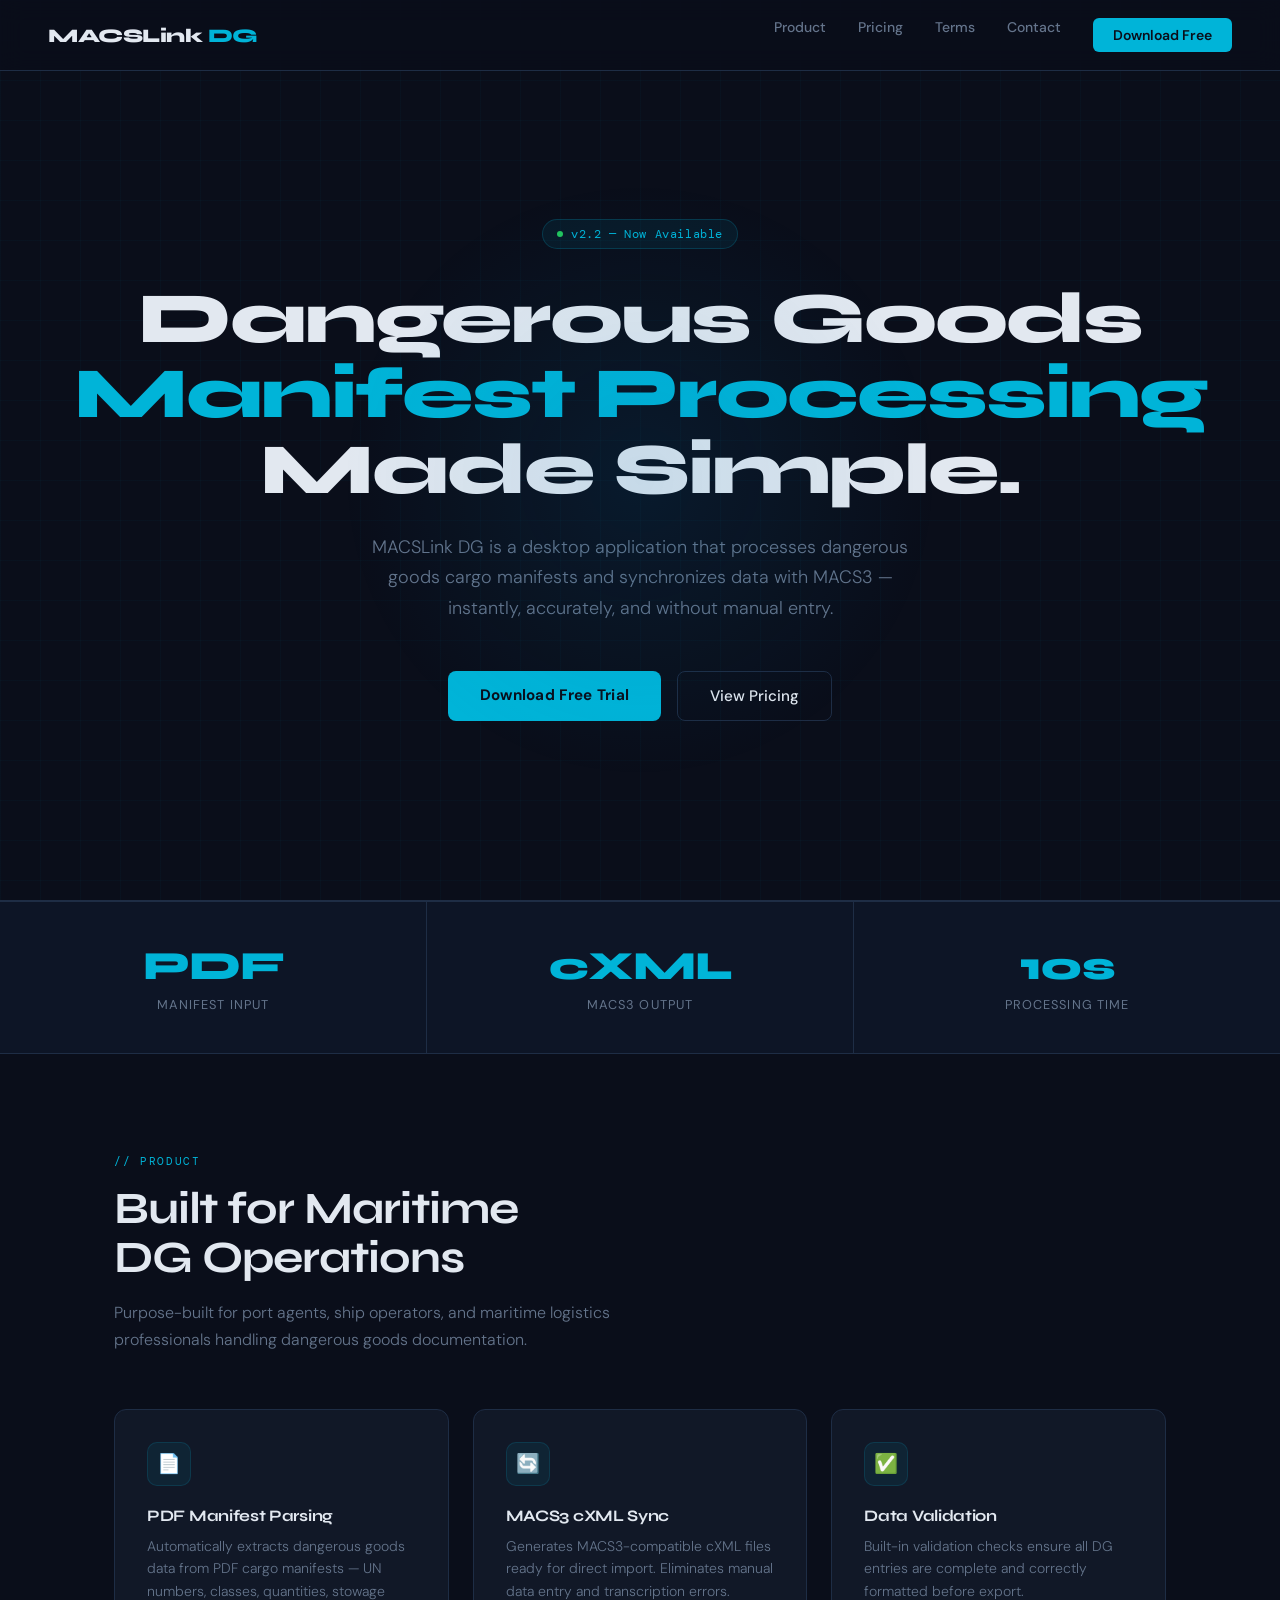
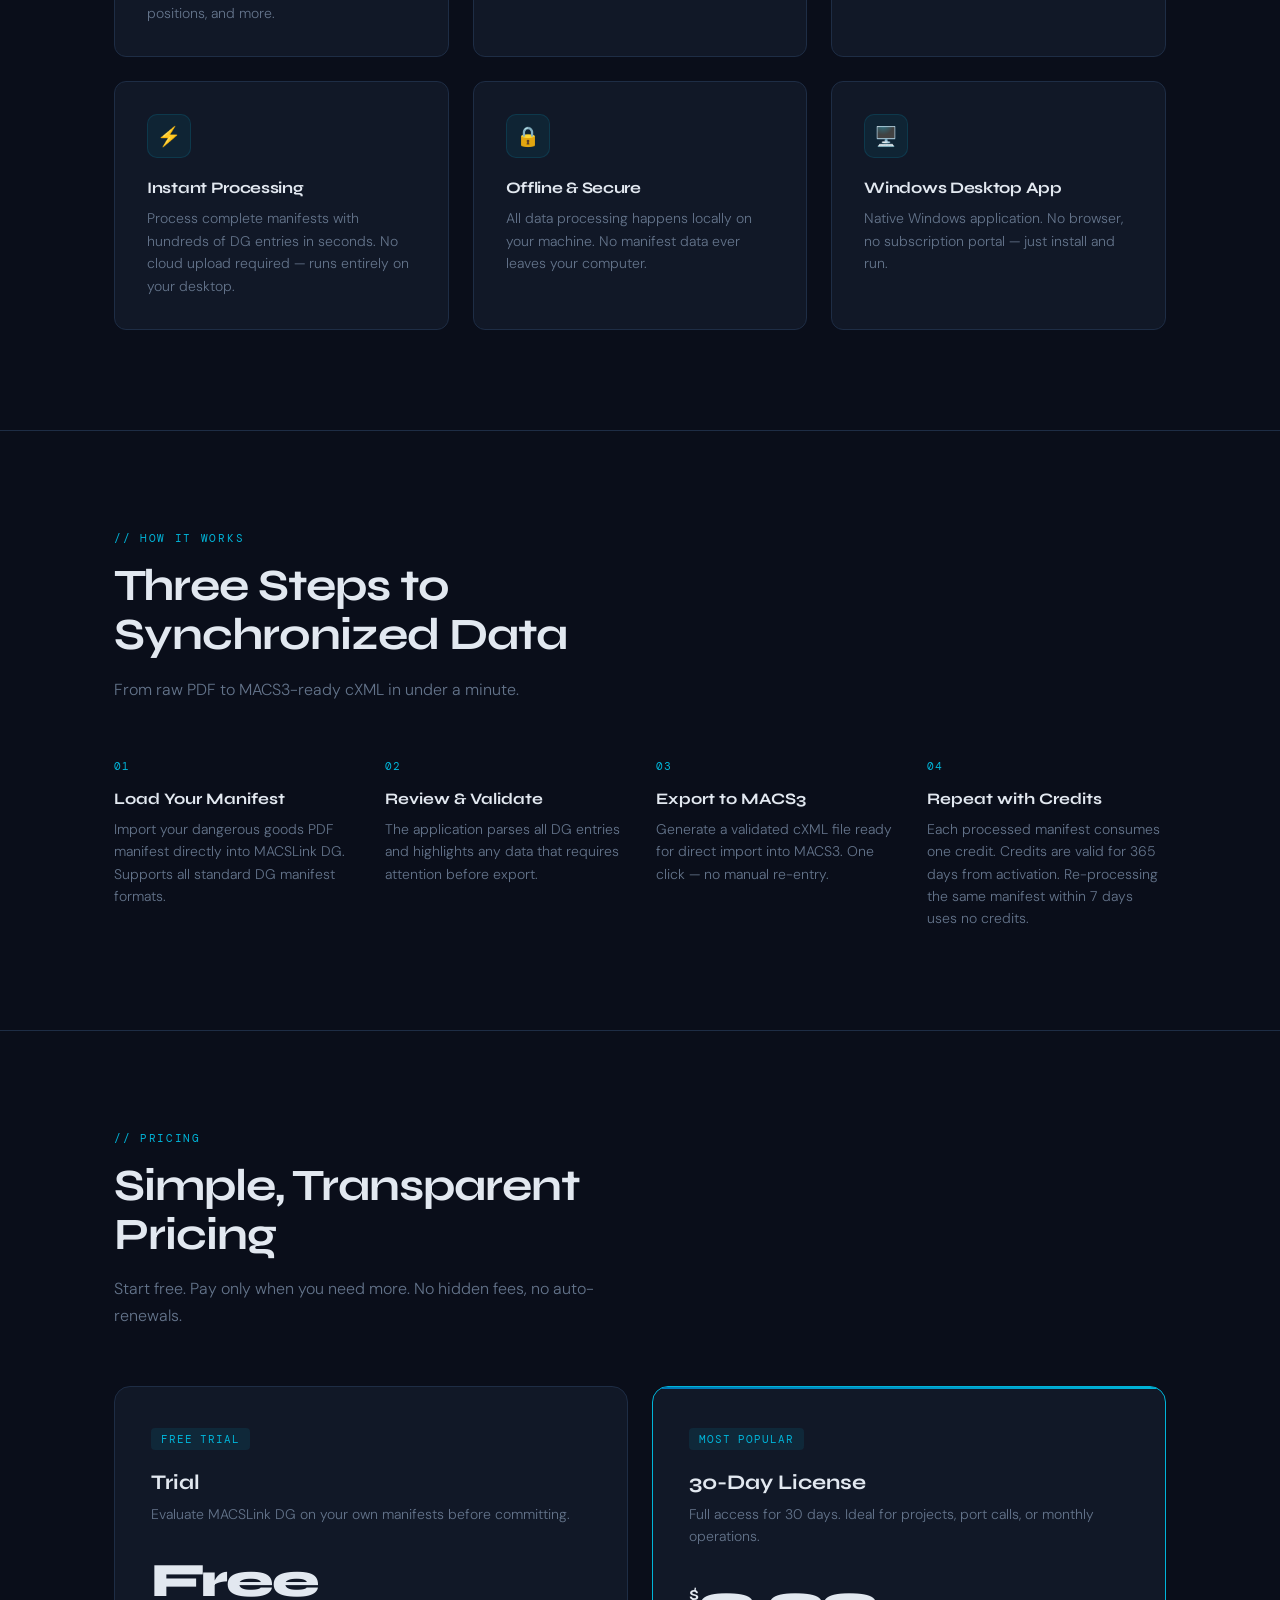
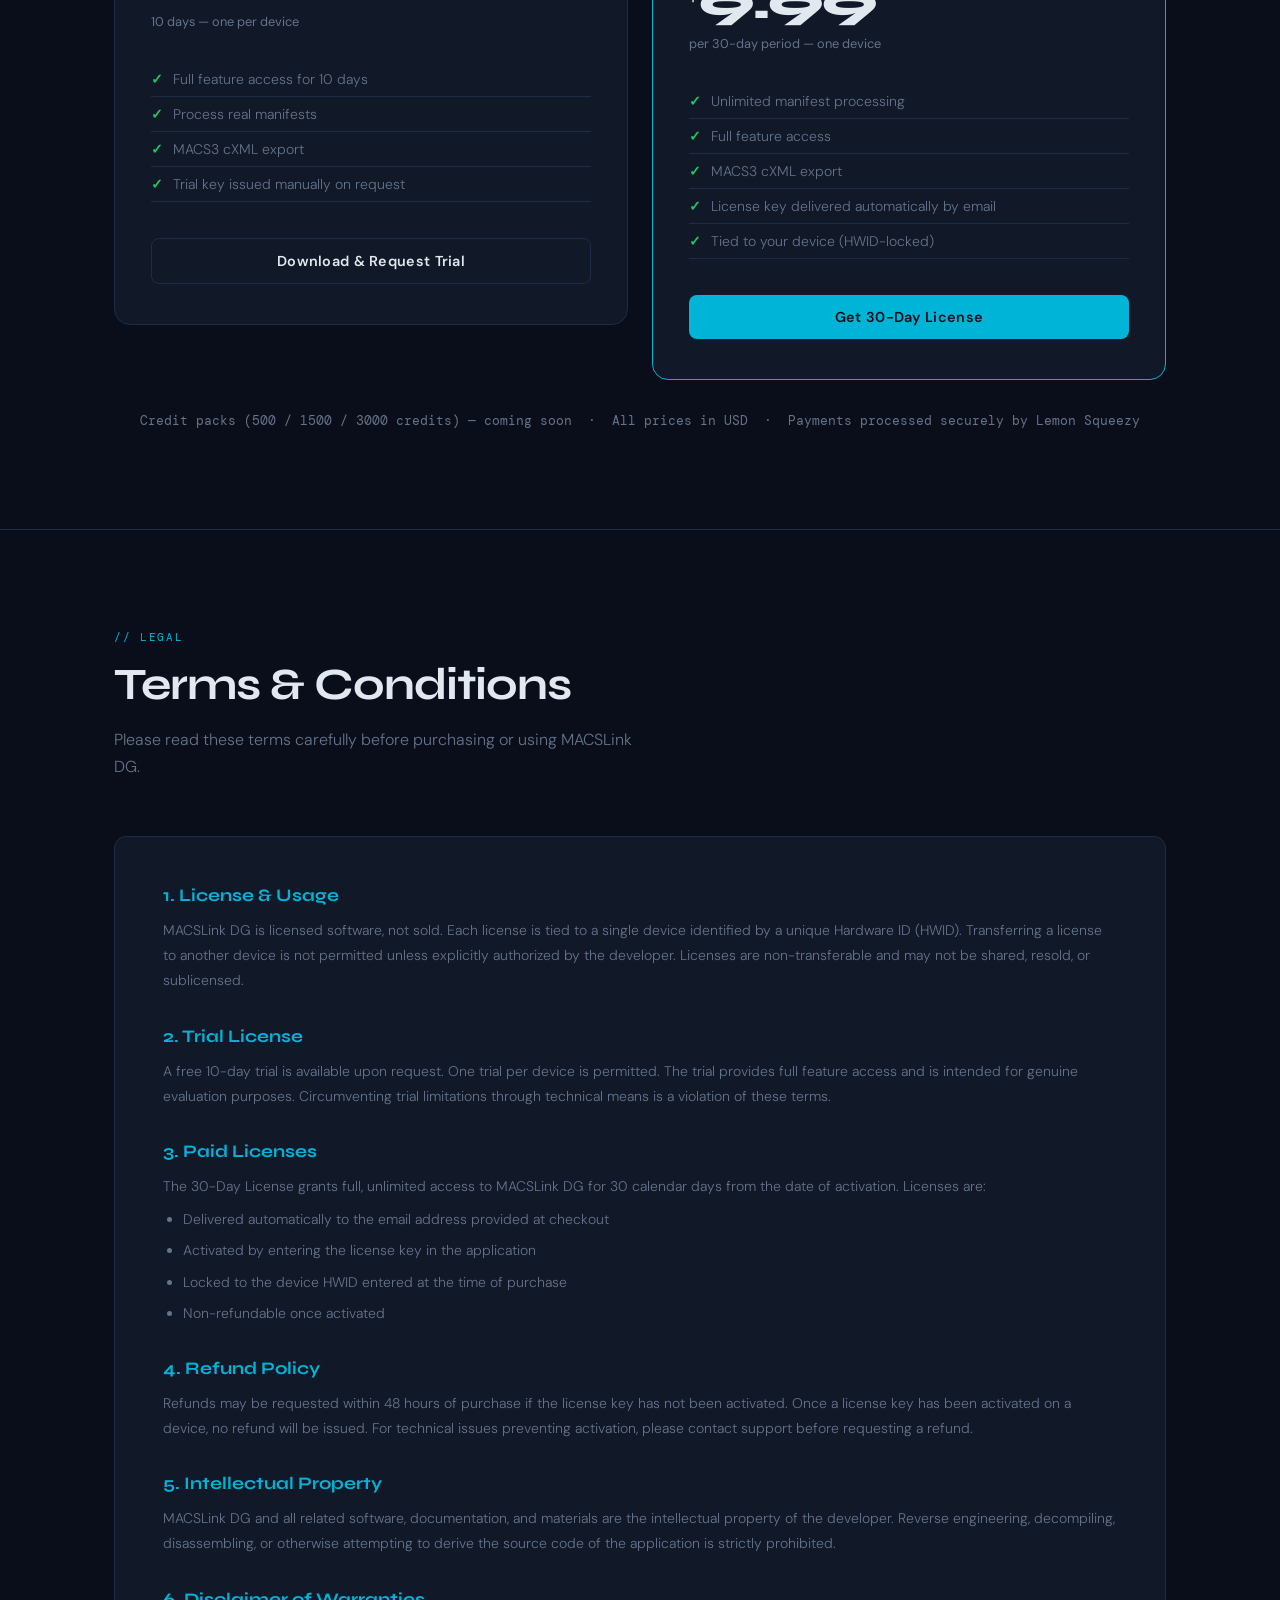
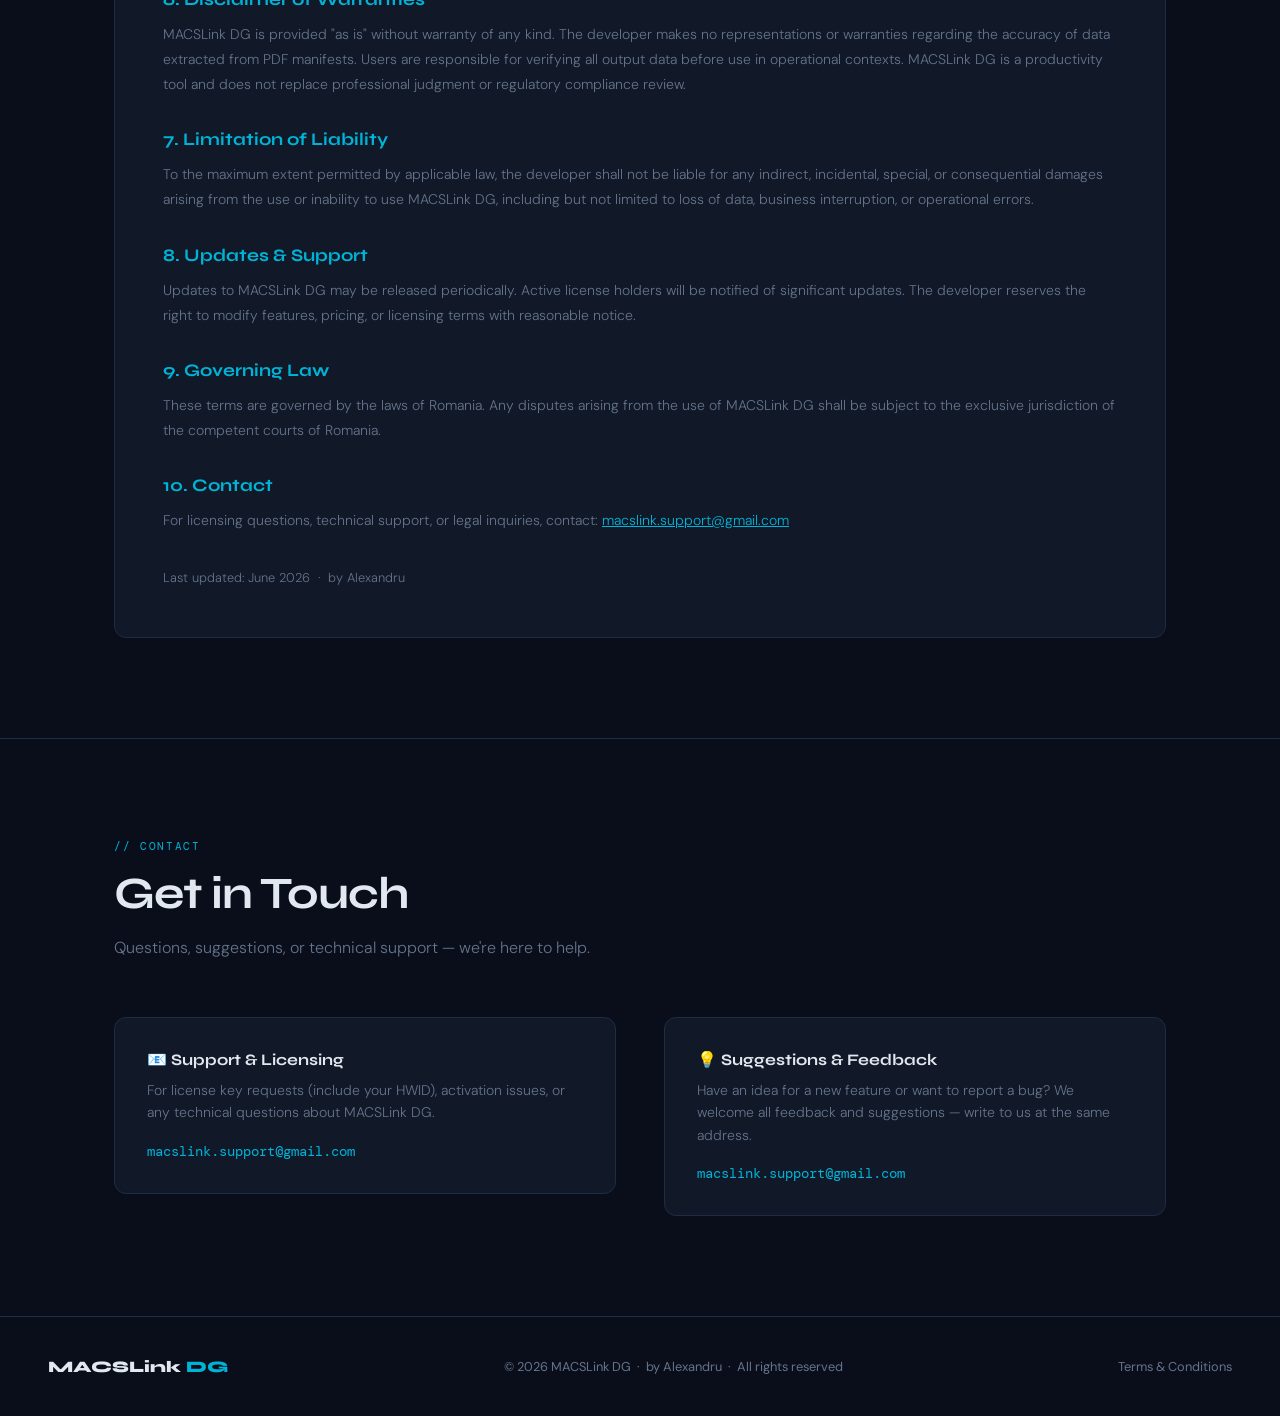
==== index.html @ 78b09066 "Add files via upload" ====
<!DOCTYPE html>
<html lang="en">
<head>
<meta charset="UTF-8">
<meta name="viewport" content="width=device-width, initial-scale=1.0">
<title>MACSLink DG — Dangerous Goods Manifest Processing</title>
<link href="https://fonts.googleapis.com/css2?family=Syne:wght@400;600;700;800&family=DM+Mono:wght@300;400;500&family=DM+Sans:wght@300;400;500&display=swap" rel="stylesheet">
<style>
  :root {
    --navy: #0a0e1a;
    --deep: #0d1526;
    --panel: #111827;
    --border: #1e2d45;
    --accent: #00b4d8;
    --accent2: #0077b6;
    --green: #22c55e;
    --text: #e2e8f0;
    --muted: #64748b;
    --warning: #f59e0b;
  }

  * { margin: 0; padding: 0; box-sizing: border-box; }

  html { scroll-behavior: smooth; }

  body {
    font-family: 'DM Sans', sans-serif;
    background: var(--navy);
    color: var(--text);
    overflow-x: hidden;
  }

  /* ── GRID BACKGROUND ── */
  body::before {
    content: '';
    position: fixed;
    inset: 0;
    background-image:
      linear-gradient(rgba(0,180,216,0.03) 1px, transparent 1px),
      linear-gradient(90deg, rgba(0,180,216,0.03) 1px, transparent 1px);
    background-size: 40px 40px;
    pointer-events: none;
    z-index: 0;
  }

  /* ── NAV ── */
  nav {
    position: fixed;
    top: 0; left: 0; right: 0;
    z-index: 100;
    display: flex;
    align-items: center;
    justify-content: space-between;
    padding: 18px 48px;
    background: rgba(10,14,26,0.85);
    backdrop-filter: blur(12px);
    border-bottom: 1px solid var(--border);
  }

  .nav-logo {
    font-family: 'Syne', sans-serif;
    font-weight: 800;
    font-size: 1.2rem;
    letter-spacing: -0.5px;
  }

  .nav-logo span { color: var(--accent); }

  nav a {
    color: var(--muted);
    text-decoration: none;
    font-size: 0.875rem;
    font-weight: 500;
    transition: color 0.2s;
  }

  nav a:hover { color: var(--text); }

  .nav-links { display: flex; gap: 32px; }

  .nav-cta {
    background: var(--accent);
    color: var(--navy) !important;
    padding: 8px 20px;
    border-radius: 6px;
    font-weight: 600 !important;
  }

  .nav-cta:hover { background: #00c8f0 !important; color: var(--navy) !important; }

  /* ── HERO ── */
  .hero {
    position: relative;
    min-height: 100vh;
    display: flex;
    align-items: center;
    justify-content: center;
    text-align: center;
    padding: 120px 24px 80px;
    z-index: 1;
  }

  .hero::after {
    content: '';
    position: absolute;
    top: 20%;
    left: 50%;
    transform: translateX(-50%);
    width: 600px;
    height: 600px;
    background: radial-gradient(ellipse, rgba(0,119,182,0.12) 0%, transparent 70%);
    pointer-events: none;
  }

  .hero-badge {
    display: inline-flex;
    align-items: center;
    gap: 8px;
    background: rgba(0,180,216,0.08);
    border: 1px solid rgba(0,180,216,0.2);
    color: var(--accent);
    font-family: 'DM Mono', monospace;
    font-size: 0.75rem;
    padding: 6px 14px;
    border-radius: 100px;
    margin-bottom: 32px;
    letter-spacing: 0.05em;
    animation: fadeUp 0.6s ease both;
  }

  .hero-badge::before {
    content: '';
    width: 6px; height: 6px;
    background: var(--green);
    border-radius: 50%;
    animation: pulse 2s infinite;
  }

  @keyframes pulse {
    0%, 100% { opacity: 1; }
    50% { opacity: 0.3; }
  }

  h1 {
    font-family: 'Syne', sans-serif;
    font-size: clamp(2.5rem, 6vw, 4.5rem);
    font-weight: 800;
    line-height: 1.05;
    letter-spacing: -2px;
    margin-bottom: 24px;
    animation: fadeUp 0.6s 0.1s ease both;
  }

  h1 .accent { color: var(--accent); }
  h1 .block { display: block; }

  .hero-sub {
    font-size: 1.125rem;
    color: var(--muted);
    max-width: 540px;
    margin: 0 auto 48px;
    line-height: 1.7;
    font-weight: 300;
    animation: fadeUp 0.6s 0.2s ease both;
  }

  .hero-actions {
    display: flex;
    gap: 16px;
    justify-content: center;
    flex-wrap: wrap;
    animation: fadeUp 0.6s 0.3s ease both;
  }

  .btn-primary {
    background: var(--accent);
    color: var(--navy);
    padding: 14px 32px;
    border-radius: 8px;
    font-weight: 700;
    font-size: 0.95rem;
    text-decoration: none;
    transition: all 0.2s;
    letter-spacing: 0.02em;
  }

  .btn-primary:hover {
    background: #00c8f0;
    transform: translateY(-1px);
    box-shadow: 0 8px 24px rgba(0,180,216,0.25);
  }

  .btn-secondary {
    background: transparent;
    color: var(--text);
    padding: 14px 32px;
    border-radius: 8px;
    font-weight: 500;
    font-size: 0.95rem;
    text-decoration: none;
    border: 1px solid var(--border);
    transition: all 0.2s;
  }

  .btn-secondary:hover {
    border-color: var(--accent);
    color: var(--accent);
  }

  @keyframes fadeUp {
    from { opacity: 0; transform: translateY(20px); }
    to { opacity: 1; transform: translateY(0); }
  }

  /* ── STATS ── */
  .stats {
    position: relative;
    z-index: 1;
    display: grid;
    grid-template-columns: repeat(3, 1fr);
    gap: 1px;
    background: var(--border);
    border-top: 1px solid var(--border);
    border-bottom: 1px solid var(--border);
  }

  .stat {
    background: var(--deep);
    padding: 40px 32px;
    text-align: center;
  }

  .stat-num {
    font-family: 'Syne', sans-serif;
    font-size: 2.5rem;
    font-weight: 800;
    color: var(--accent);
    letter-spacing: -1px;
  }

  .stat-label {
    font-size: 0.8rem;
    color: var(--muted);
    margin-top: 6px;
    letter-spacing: 0.08em;
    text-transform: uppercase;
  }

  /* ── SECTIONS ── */
  section {
    position: relative;
    z-index: 1;
    padding: 100px 24px;
    max-width: 1100px;
    margin: 0 auto;
  }

  .section-tag {
    font-family: 'DM Mono', monospace;
    font-size: 0.7rem;
    color: var(--accent);
    letter-spacing: 0.15em;
    text-transform: uppercase;
    margin-bottom: 16px;
  }

  h2 {
    font-family: 'Syne', sans-serif;
    font-size: clamp(1.8rem, 4vw, 2.8rem);
    font-weight: 700;
    letter-spacing: -1px;
    margin-bottom: 16px;
    line-height: 1.1;
  }

  .section-desc {
    color: var(--muted);
    font-size: 1rem;
    line-height: 1.7;
    max-width: 540px;
    margin-bottom: 56px;
    font-weight: 300;
  }

  /* ── FEATURES ── */
  .features-grid {
    display: grid;
    grid-template-columns: repeat(auto-fit, minmax(300px, 1fr));
    gap: 24px;
  }

  .feature-card {
    background: var(--panel);
    border: 1px solid var(--border);
    border-radius: 12px;
    padding: 32px;
    transition: border-color 0.2s, transform 0.2s;
  }

  .feature-card:hover {
    border-color: rgba(0,180,216,0.3);
    transform: translateY(-2px);
  }

  .feature-icon {
    width: 44px; height: 44px;
    background: rgba(0,180,216,0.08);
    border: 1px solid rgba(0,180,216,0.15);
    border-radius: 10px;
    display: flex;
    align-items: center;
    justify-content: center;
    font-size: 1.2rem;
    margin-bottom: 20px;
  }

  .feature-card h3 {
    font-family: 'Syne', sans-serif;
    font-size: 1rem;
    font-weight: 700;
    margin-bottom: 10px;
    letter-spacing: -0.3px;
  }

  .feature-card p {
    color: var(--muted);
    font-size: 0.875rem;
    line-height: 1.6;
    font-weight: 300;
  }

  /* ── HOW IT WORKS ── */
  .steps {
    display: grid;
    grid-template-columns: repeat(auto-fit, minmax(220px, 1fr));
    gap: 32px;
    counter-reset: steps;
  }

  .step {
    counter-increment: steps;
  }

  .step::before {
    content: "0" counter(steps);
    font-family: 'DM Mono', monospace;
    font-size: 0.7rem;
    color: var(--accent);
    letter-spacing: 0.1em;
    display: block;
    margin-bottom: 16px;
  }

  .step h3 {
    font-family: 'Syne', sans-serif;
    font-weight: 700;
    font-size: 1rem;
    margin-bottom: 10px;
  }

  .step p {
    color: var(--muted);
    font-size: 0.875rem;
    line-height: 1.6;
    font-weight: 300;
  }

  /* ── PRICING ── */
  #pricing { max-width: 1100px; }

  .pricing-grid {
    display: grid;
    grid-template-columns: repeat(auto-fit, minmax(300px, 1fr));
    gap: 24px;
    align-items: start;
  }

  .price-card {
    background: var(--panel);
    border: 1px solid var(--border);
    border-radius: 16px;
    padding: 40px 36px;
    transition: border-color 0.2s;
  }

  .price-card.featured {
    border-color: var(--accent);
    position: relative;
    overflow: hidden;
  }

  .price-card.featured::before {
    content: '';
    position: absolute;
    top: 0; left: 0; right: 0;
    height: 2px;
    background: linear-gradient(90deg, var(--accent2), var(--accent));
  }

  .price-tag {
    display: inline-block;
    background: rgba(0,180,216,0.1);
    color: var(--accent);
    font-family: 'DM Mono', monospace;
    font-size: 0.7rem;
    padding: 4px 10px;
    border-radius: 4px;
    margin-bottom: 20px;
    letter-spacing: 0.08em;
  }

  .price-card h3 {
    font-family: 'Syne', sans-serif;
    font-size: 1.3rem;
    font-weight: 700;
    margin-bottom: 8px;
  }

  .price-amount {
    font-family: 'Syne', sans-serif;
    font-size: 3rem;
    font-weight: 800;
    letter-spacing: -2px;
    line-height: 1;
    margin: 24px 0 8px;
  }

  .price-amount sup {
    font-size: 1.2rem;
    font-weight: 600;
    vertical-align: super;
    letter-spacing: 0;
  }

  .price-period {
    color: var(--muted);
    font-size: 0.8rem;
    margin-bottom: 32px;
  }

  .price-desc {
    color: var(--muted);
    font-size: 0.875rem;
    line-height: 1.6;
    margin-bottom: 32px;
    font-weight: 300;
  }

  .price-features {
    list-style: none;
    margin-bottom: 36px;
  }

  .price-features li {
    font-size: 0.875rem;
    color: var(--muted);
    padding: 8px 0;
    border-bottom: 1px solid var(--border);
    display: flex;
    align-items: center;
    gap: 10px;
    font-weight: 300;
  }

  .price-features li::before {
    content: '✓';
    color: var(--green);
    font-weight: 700;
    flex-shrink: 0;
  }

  .btn-plan {
    display: block;
    text-align: center;
    padding: 13px 24px;
    border-radius: 8px;
    font-weight: 600;
    font-size: 0.9rem;
    text-decoration: none;
    transition: all 0.2s;
    letter-spacing: 0.02em;
  }

  .btn-plan-primary {
    background: var(--accent);
    color: var(--navy);
  }

  .btn-plan-primary:hover {
    background: #00c8f0;
    transform: translateY(-1px);
    box-shadow: 0 6px 20px rgba(0,180,216,0.2);
  }

  .btn-plan-secondary {
    background: transparent;
    color: var(--text);
    border: 1px solid var(--border);
  }

  .btn-plan-secondary:hover {
    border-color: var(--accent);
    color: var(--accent);
  }

  .pricing-note {
    text-align: center;
    margin-top: 32px;
    color: var(--muted);
    font-size: 0.8rem;
    font-family: 'DM Mono', monospace;
  }

  /* ── TERMS ── */
  .terms-box {
    background: var(--panel);
    border: 1px solid var(--border);
    border-radius: 12px;
    padding: 48px;
  }

  .terms-box h3 {
    font-family: 'Syne', sans-serif;
    font-size: 1.1rem;
    font-weight: 700;
    margin: 32px 0 12px;
    color: var(--accent);
  }

  .terms-box h3:first-child { margin-top: 0; }

  .terms-box p, .terms-box li {
    color: var(--muted);
    font-size: 0.875rem;
    line-height: 1.8;
    font-weight: 300;
  }

  .terms-box ul {
    padding-left: 20px;
    margin-top: 8px;
  }

  .terms-box li { margin-bottom: 6px; }

  /* ── CONTACT ── */
  .contact-grid {
    display: grid;
    grid-template-columns: 1fr 1fr;
    gap: 48px;
    align-items: start;
  }

  .contact-item {
    background: var(--panel);
    border: 1px solid var(--border);
    border-radius: 12px;
    padding: 32px;
  }

  .contact-item h3 {
    font-family: 'Syne', sans-serif;
    font-weight: 700;
    margin-bottom: 10px;
    font-size: 1rem;
  }

  .contact-item p {
    color: var(--muted);
    font-size: 0.875rem;
    line-height: 1.6;
    font-weight: 300;
    margin-bottom: 16px;
  }

  .contact-item a {
    color: var(--accent);
    text-decoration: none;
    font-family: 'DM Mono', monospace;
    font-size: 0.875rem;
  }

  /* ── FOOTER ── */
  footer {
    position: relative;
    z-index: 1;
    border-top: 1px solid var(--border);
    padding: 40px 48px;
    display: flex;
    align-items: center;
    justify-content: space-between;
    flex-wrap: wrap;
    gap: 16px;
  }

  .footer-logo {
    font-family: 'Syne', sans-serif;
    font-weight: 800;
    font-size: 1rem;
  }

  .footer-logo span { color: var(--accent); }

  footer p {
    color: var(--muted);
    font-size: 0.8rem;
  }

  .divider {
    width: 100%;
    height: 1px;
    background: var(--border);
    position: relative;
    z-index: 1;
  }

  @media (max-width: 768px) {
    nav { padding: 16px 24px; }
    .nav-links { display: none; }
    .stats { grid-template-columns: 1fr; }
    .contact-grid { grid-template-columns: 1fr; }
    .terms-box { padding: 28px; }
    footer { padding: 32px 24px; }
  }
</style>
</head>
<body>

<!-- NAV -->
<nav>
  <div class="nav-logo">MACSLink <span>DG</span></div>
  <div class="nav-links">
    <a href="#product">Product</a>
    <a href="#pricing">Pricing</a>
    <a href="#terms">Terms</a>
    <a href="#contact">Contact</a>
    <a href="https://macslink.lemonsqueezy.com" class="nav-cta">Download Free</a>
  </div>
</nav>

<!-- HERO -->
<div class="hero">
  <div>
    <div class="hero-badge">v2.2 — Now Available</div>
    <h1>
      <span class="block">Dangerous Goods</span>
      <span class="block accent">Manifest Processing</span>
      <span class="block">Made Simple.</span>
    </h1>
    <p class="hero-sub">
      MACSLink DG is a desktop application that processes dangerous goods cargo manifests and synchronizes data with MACS3 — instantly, accurately, and without manual entry.
    </p>
    <div class="hero-actions">
      <a href="https://macslink.lemonsqueezy.com" class="btn-primary">Download Free Trial</a>
      <a href="#pricing" class="btn-secondary">View Pricing</a>
    </div>
  </div>
</div>

<div class="divider"></div>

<!-- STATS -->
<div class="stats">
  <div class="stat">
    <div class="stat-num">PDF</div>
    <div class="stat-label">Manifest Input</div>
  </div>
  <div class="stat">
    <div class="stat-num">cXML</div>
    <div class="stat-label">MACS3 Output</div>
  </div>
  <div class="stat">
    <div class="stat-num">10s</div>
    <div class="stat-label">Processing Time</div>
  </div>
</div>

<!-- PRODUCT -->
<section id="product">
  <div class="section-tag">// Product</div>
  <h2>Built for Maritime<br>DG Operations</h2>
  <p class="section-desc">
    Purpose-built for port agents, ship operators, and maritime logistics professionals handling dangerous goods documentation.
  </p>
  <div class="features-grid">
    <div class="feature-card">
      <div class="feature-icon">📄</div>
      <h3>PDF Manifest Parsing</h3>
      <p>Automatically extracts dangerous goods data from PDF cargo manifests — UN numbers, classes, quantities, stowage positions, and more.</p>
    </div>
    <div class="feature-card">
      <div class="feature-icon">🔄</div>
      <h3>MACS3 cXML Sync</h3>
      <p>Generates MACS3-compatible cXML files ready for direct import. Eliminates manual data entry and transcription errors.</p>
    </div>
    <div class="feature-card">
      <div class="feature-icon">✅</div>
      <h3>Data Validation</h3>
      <p>Built-in validation checks ensure all DG entries are complete and correctly formatted before export.</p>
    </div>
    <div class="feature-card">
      <div class="feature-icon">⚡</div>
      <h3>Instant Processing</h3>
      <p>Process complete manifests with hundreds of DG entries in seconds. No cloud upload required — runs entirely on your desktop.</p>
    </div>
    <div class="feature-card">
      <div class="feature-icon">🔒</div>
      <h3>Offline & Secure</h3>
      <p>All data processing happens locally on your machine. No manifest data ever leaves your computer.</p>
    </div>
    <div class="feature-card">
      <div class="feature-icon">🖥️</div>
      <h3>Windows Desktop App</h3>
      <p>Native Windows application. No browser, no subscription portal — just install and run.</p>
    </div>
  </div>
</section>

<div class="divider"></div>

<!-- HOW IT WORKS -->
<section>
  <div class="section-tag">// How It Works</div>
  <h2>Three Steps to<br>Synchronized Data</h2>
  <p class="section-desc">From raw PDF to MACS3-ready cXML in under a minute.</p>
  <div class="steps">
    <div class="step">
      <h3>Load Your Manifest</h3>
      <p>Import your dangerous goods PDF manifest directly into MACSLink DG. Supports all standard DG manifest formats.</p>
    </div>
    <div class="step">
      <h3>Review & Validate</h3>
      <p>The application parses all DG entries and highlights any data that requires attention before export.</p>
    </div>
    <div class="step">
      <h3>Export to MACS3</h3>
      <p>Generate a validated cXML file ready for direct import into MACS3. One click — no manual re-entry.</p>
    </div>
    <div class="step">
      <h3>Repeat with Credits</h3>
      <p>Each processed manifest consumes one credit. Credits are valid for 365 days from activation. Re-processing the same manifest within 7 days uses no credits.</p>
    </div>
  </div>
</section>

<div class="divider"></div>

<!-- PRICING -->
<section id="pricing">
  <div class="section-tag">// Pricing</div>
  <h2>Simple, Transparent<br>Pricing</h2>
  <p class="section-desc">Start free. Pay only when you need more. No hidden fees, no auto-renewals.</p>

  <div class="pricing-grid">

    <div class="price-card">
      <div class="price-tag">FREE TRIAL</div>
      <h3>Trial</h3>
      <p class="price-desc">Evaluate MACSLink DG on your own manifests before committing.</p>
      <div class="price-amount"><sup></sup>Free</div>
      <p class="price-period">10 days — one per device</p>
      <ul class="price-features">
        <li>Full feature access for 10 days</li>
        <li>Process real manifests</li>
        <li>MACS3 cXML export</li>
        <li>Trial key issued manually on request</li>
      </ul>
      <a href="https://macslink.lemonsqueezy.com" class="btn-plan btn-plan-secondary">Download & Request Trial</a>
    </div>

    <div class="price-card featured">
      <div class="price-tag">MOST POPULAR</div>
      <h3>30-Day License</h3>
      <p class="price-desc">Full access for 30 days. Ideal for projects, port calls, or monthly operations.</p>
      <div class="price-amount"><sup>$</sup>9.99</div>
      <p class="price-period">per 30-day period — one device</p>
      <ul class="price-features">
        <li>Unlimited manifest processing</li>
        <li>Full feature access</li>
        <li>MACS3 cXML export</li>
        <li>License key delivered automatically by email</li>
        <li>Tied to your device (HWID-locked)</li>
      </ul>
      <a href="https://macslink.lemonsqueezy.com/checkout/buy/5a8c26eb-8b01-4d87-bfed-b2181cbcbc68" class="btn-plan btn-plan-primary">Get 30-Day License</a>
    </div>

  </div>

  <p class="pricing-note">
    Credit packs (500 / 1500 / 3000 credits) — coming soon &nbsp;·&nbsp;
    All prices in USD &nbsp;·&nbsp; Payments processed securely by Lemon Squeezy
  </p>
</section>

<div class="divider"></div>

<!-- TERMS -->
<section id="terms">
  <div class="section-tag">// Legal</div>
  <h2>Terms & Conditions</h2>
  <p class="section-desc">Please read these terms carefully before purchasing or using MACSLink DG.</p>

  <div class="terms-box">
    <h3>1. License & Usage</h3>
    <p>MACSLink DG is licensed software, not sold. Each license is tied to a single device identified by a unique Hardware ID (HWID). Transferring a license to another device is not permitted unless explicitly authorized by the developer. Licenses are non-transferable and may not be shared, resold, or sublicensed.</p>

    <h3>2. Trial License</h3>
    <p>A free 10-day trial is available upon request. One trial per device is permitted. The trial provides full feature access and is intended for genuine evaluation purposes. Circumventing trial limitations through technical means is a violation of these terms.</p>

    <h3>3. Paid Licenses</h3>
    <p>The 30-Day License grants full, unlimited access to MACSLink DG for 30 calendar days from the date of activation. Licenses are:</p>
    <ul>
      <li>Delivered automatically to the email address provided at checkout</li>
      <li>Activated by entering the license key in the application</li>
      <li>Locked to the device HWID entered at the time of purchase</li>
      <li>Non-refundable once activated</li>
    </ul>

    <h3>4. Refund Policy</h3>
    <p>Refunds may be requested within 48 hours of purchase if the license key has not been activated. Once a license key has been activated on a device, no refund will be issued. For technical issues preventing activation, please contact support before requesting a refund.</p>

    <h3>5. Intellectual Property</h3>
    <p>MACSLink DG and all related software, documentation, and materials are the intellectual property of the developer. Reverse engineering, decompiling, disassembling, or otherwise attempting to derive the source code of the application is strictly prohibited.</p>

    <h3>6. Disclaimer of Warranties</h3>
    <p>MACSLink DG is provided "as is" without warranty of any kind. The developer makes no representations or warranties regarding the accuracy of data extracted from PDF manifests. Users are responsible for verifying all output data before use in operational contexts. MACSLink DG is a productivity tool and does not replace professional judgment or regulatory compliance review.</p>

    <h3>7. Limitation of Liability</h3>
    <p>To the maximum extent permitted by applicable law, the developer shall not be liable for any indirect, incidental, special, or consequential damages arising from the use or inability to use MACSLink DG, including but not limited to loss of data, business interruption, or operational errors.</p>

    <h3>8. Updates & Support</h3>
    <p>Updates to MACSLink DG may be released periodically. Active license holders will be notified of significant updates. The developer reserves the right to modify features, pricing, or licensing terms with reasonable notice.</p>

    <h3>9. Governing Law</h3>
    <p>These terms are governed by the laws of Romania. Any disputes arising from the use of MACSLink DG shall be subject to the exclusive jurisdiction of the competent courts of Romania.</p>

    <h3>10. Contact</h3>
    <p>For licensing questions, technical support, or legal inquiries, contact: <a href="mailto:macslink.support@gmail.com" style="color: var(--accent);">macslink.support@gmail.com</a></p>

    <p style="margin-top: 32px; font-size: 0.8rem; color: var(--muted);">Last updated: June 2026 &nbsp;·&nbsp; by Alexandru</p>
  </div>
</section>

<div class="divider"></div>

<!-- CONTACT -->
<section id="contact">
  <div class="section-tag">// Contact</div>
  <h2>Get in Touch</h2>
  <p class="section-desc">Questions, suggestions, or technical support — we're here to help.</p>

  <div class="contact-grid">
    <div class="contact-item">
      <h3>📧 Support & Licensing</h3>
      <p>For license key requests (include your HWID), activation issues, or any technical questions about MACSLink DG.</p>
      <a href="mailto:macslink.support@gmail.com">macslink.support@gmail.com</a>
    </div>
    <div class="contact-item">
      <h3>💡 Suggestions & Feedback</h3>
      <p>Have an idea for a new feature or want to report a bug? We welcome all feedback and suggestions — write to us at the same address.</p>
      <a href="mailto:macslink.support@gmail.com">macslink.support@gmail.com</a>
    </div>
  </div>
</section>

<!-- FOOTER -->
<footer>
  <div class="footer-logo">MACSLink <span>DG</span></div>
  <p>© 2026 MACSLink DG &nbsp;·&nbsp; by Alexandru &nbsp;·&nbsp; All rights reserved</p>
  <p><a href="#terms" style="color: var(--muted); text-decoration: none;">Terms & Conditions</a></p>
</footer>

</body>
</html>
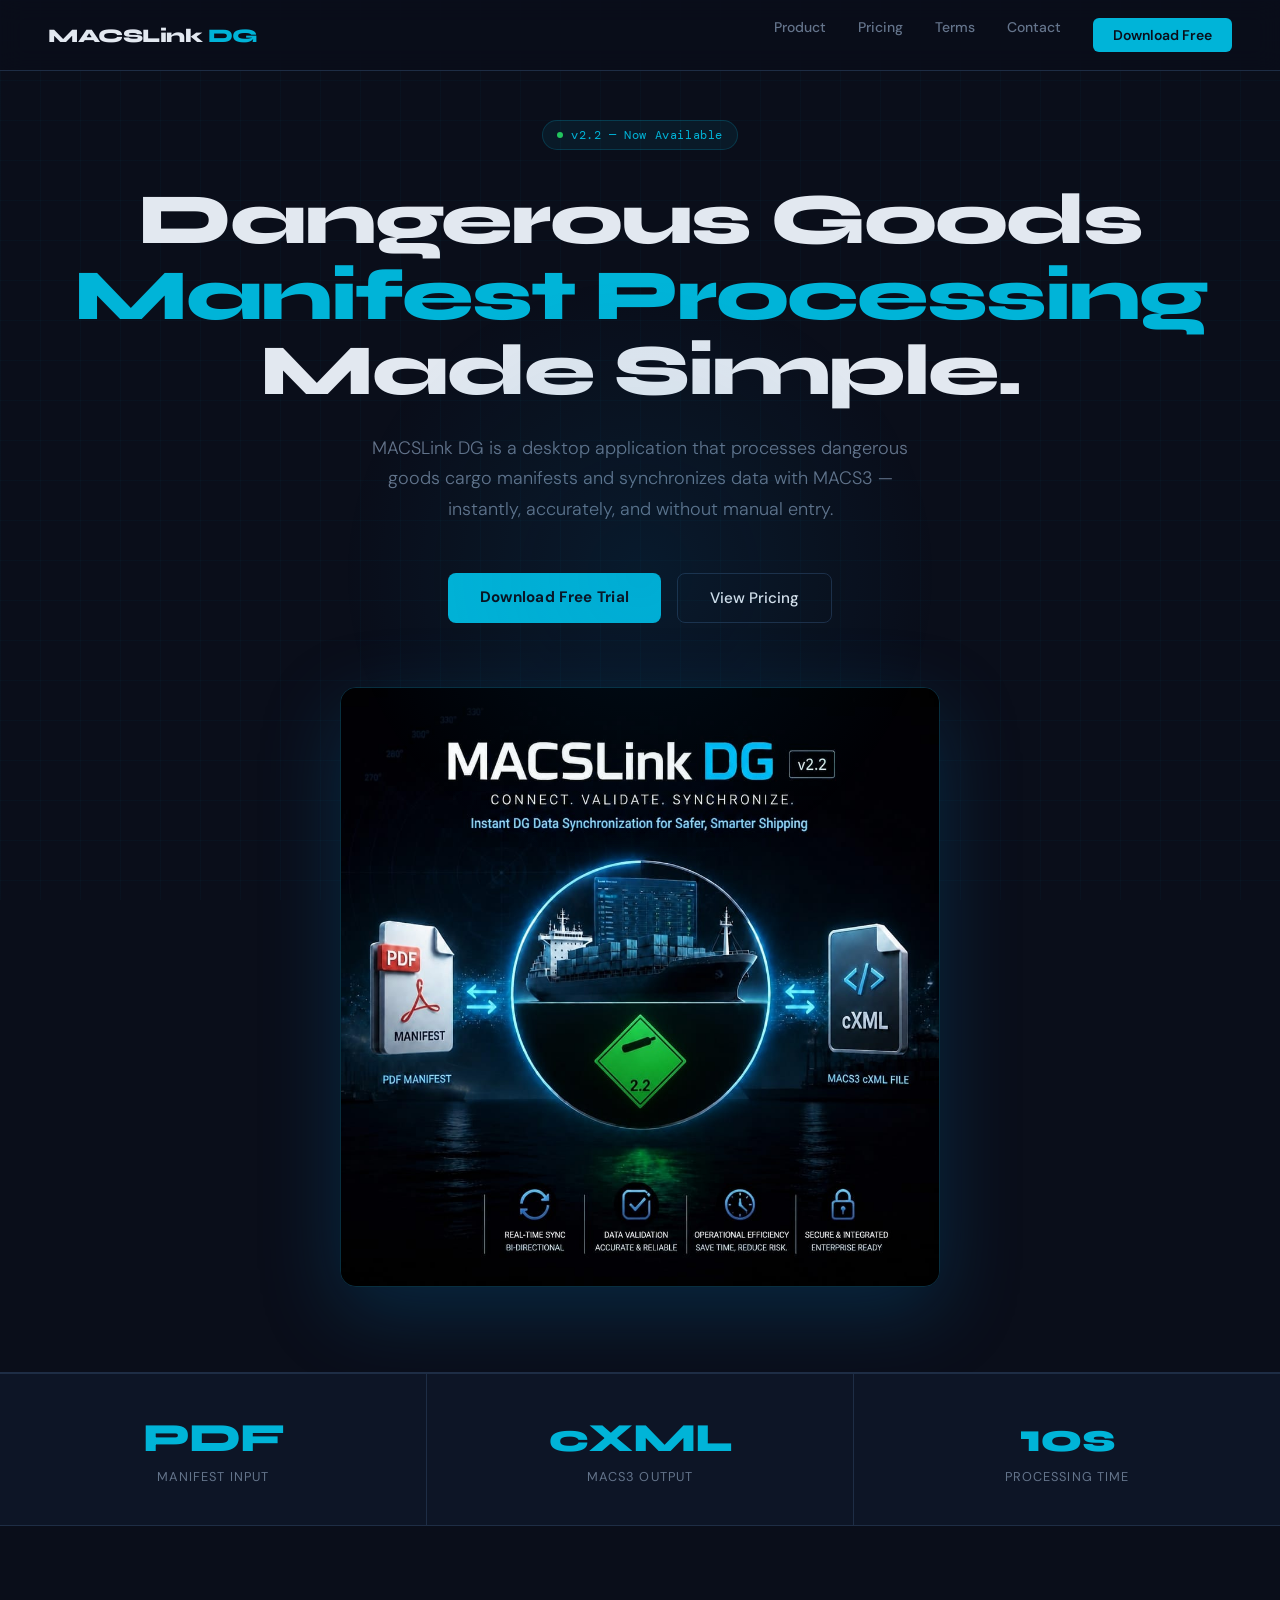
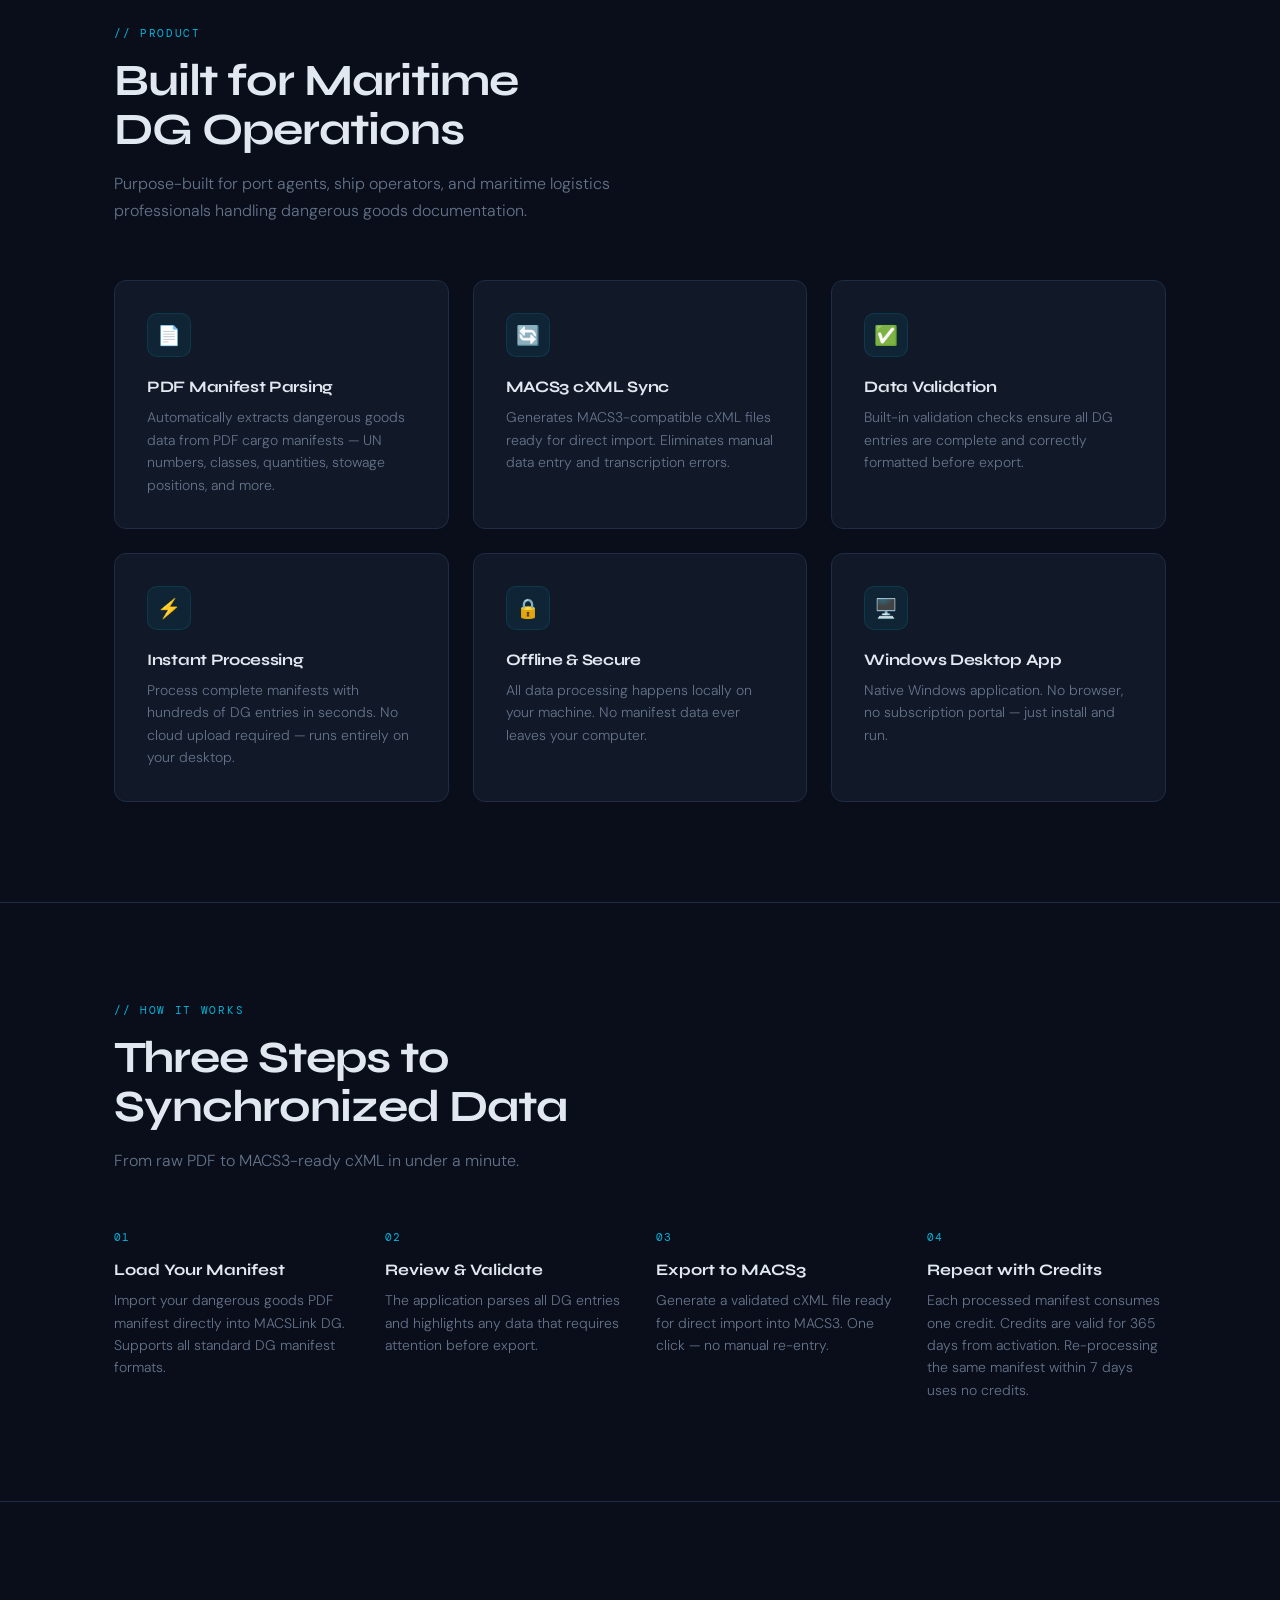
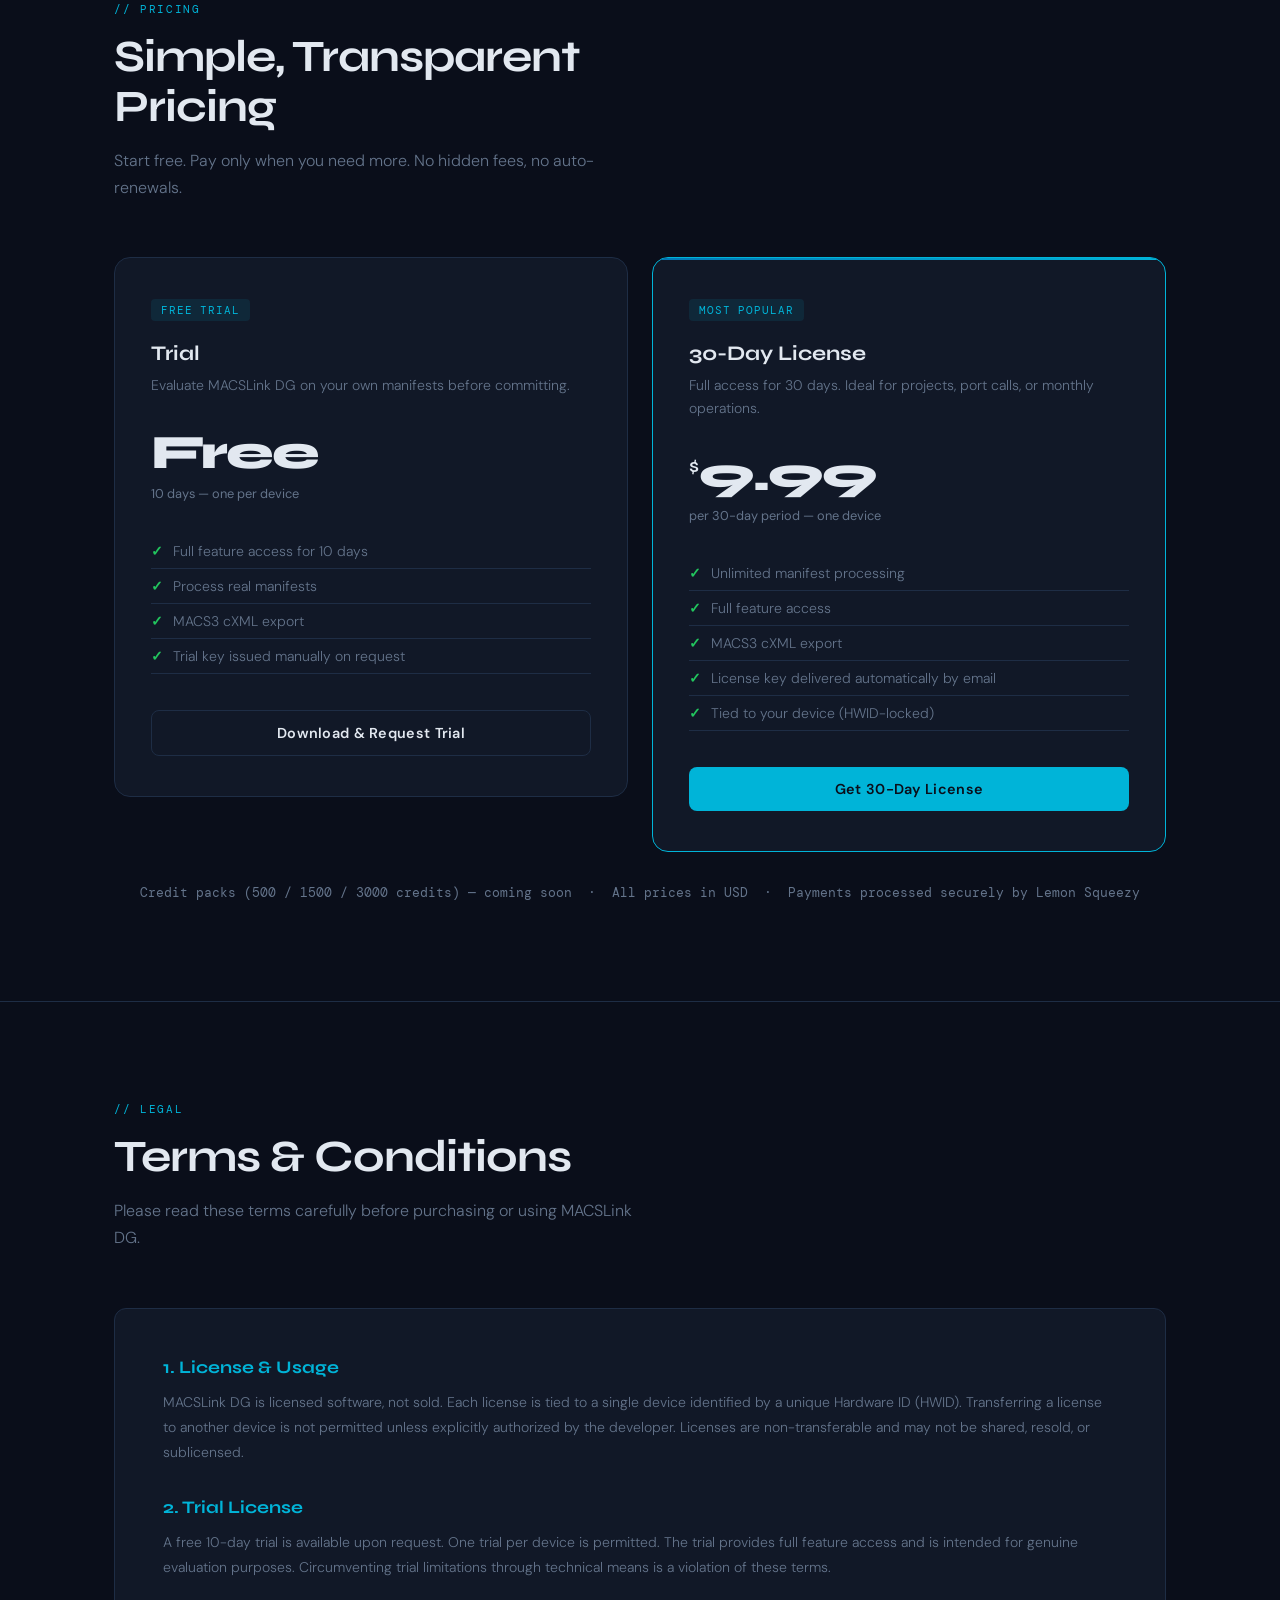
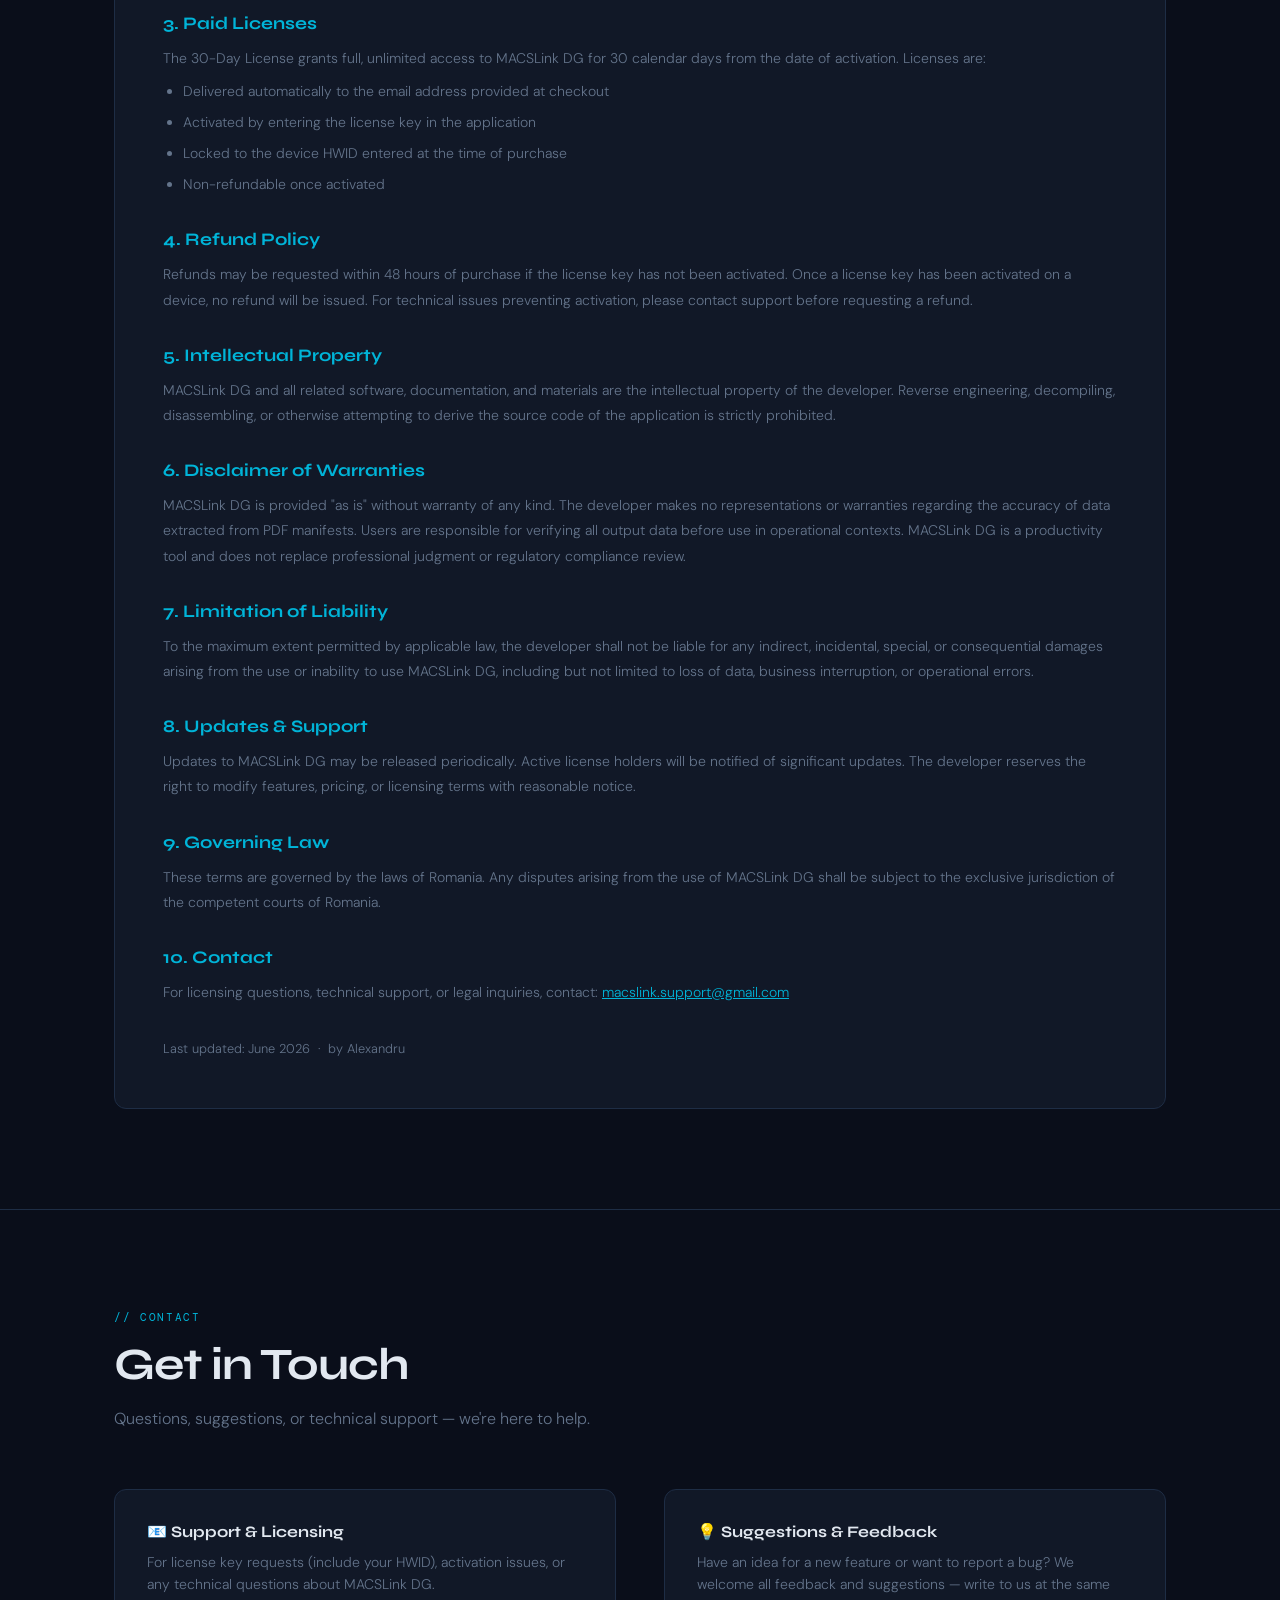
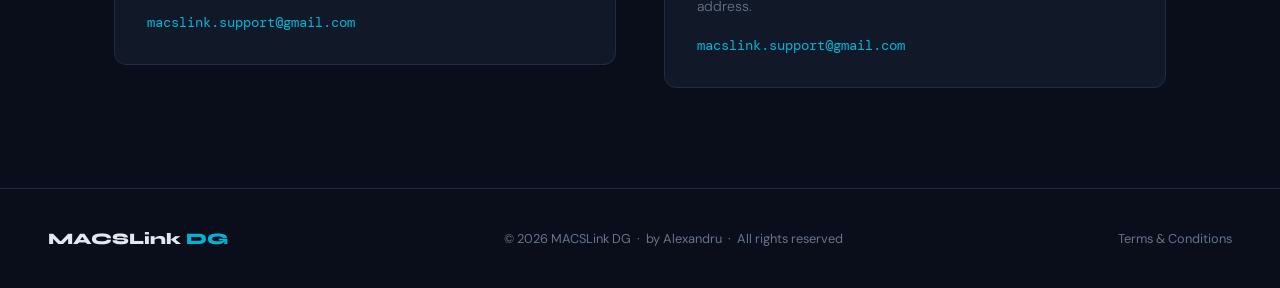
==== commit 02aa8682: "Add files via upload" ====
--- a/index.html
+++ b/index.html
@@ -4,6 +4,7 @@
 <meta charset="UTF-8">
 <meta name="viewport" content="width=device-width, initial-scale=1.0">
 <title>MACSLink DG — Dangerous Goods Manifest Processing</title>
+<link rel="icon" type="image/x-icon" href="favicon.ico">
 <link href="https://fonts.googleapis.com/css2?family=Syne:wght@400;600;700;800&family=DM+Mono:wght@300;400;500&family=DM+Sans:wght@300;400;500&display=swap" rel="stylesheet">
 <style>
   :root {
@@ -654,6 +655,12 @@
       <a href="https://macslink.lemonsqueezy.com" class="btn-primary">Download Free Trial</a>
       <a href="#pricing" class="btn-secondary">View Pricing</a>
     </div>
+    <div class="hero-image" style="margin-top: 64px; animation: fadeUp 0.6s 0.4s ease both;">
+      <img src="hero.jpg" alt="MACSLink DG — PDF Manifest to MACS3 cXML"
+        style="width: 100%; max-width: 600px; border-radius: 16px;
+               border: 1px solid rgba(0,180,216,0.2);
+               box-shadow: 0 24px 80px rgba(0,119,182,0.25);">
+    </div>
   </div>
 </div>
 
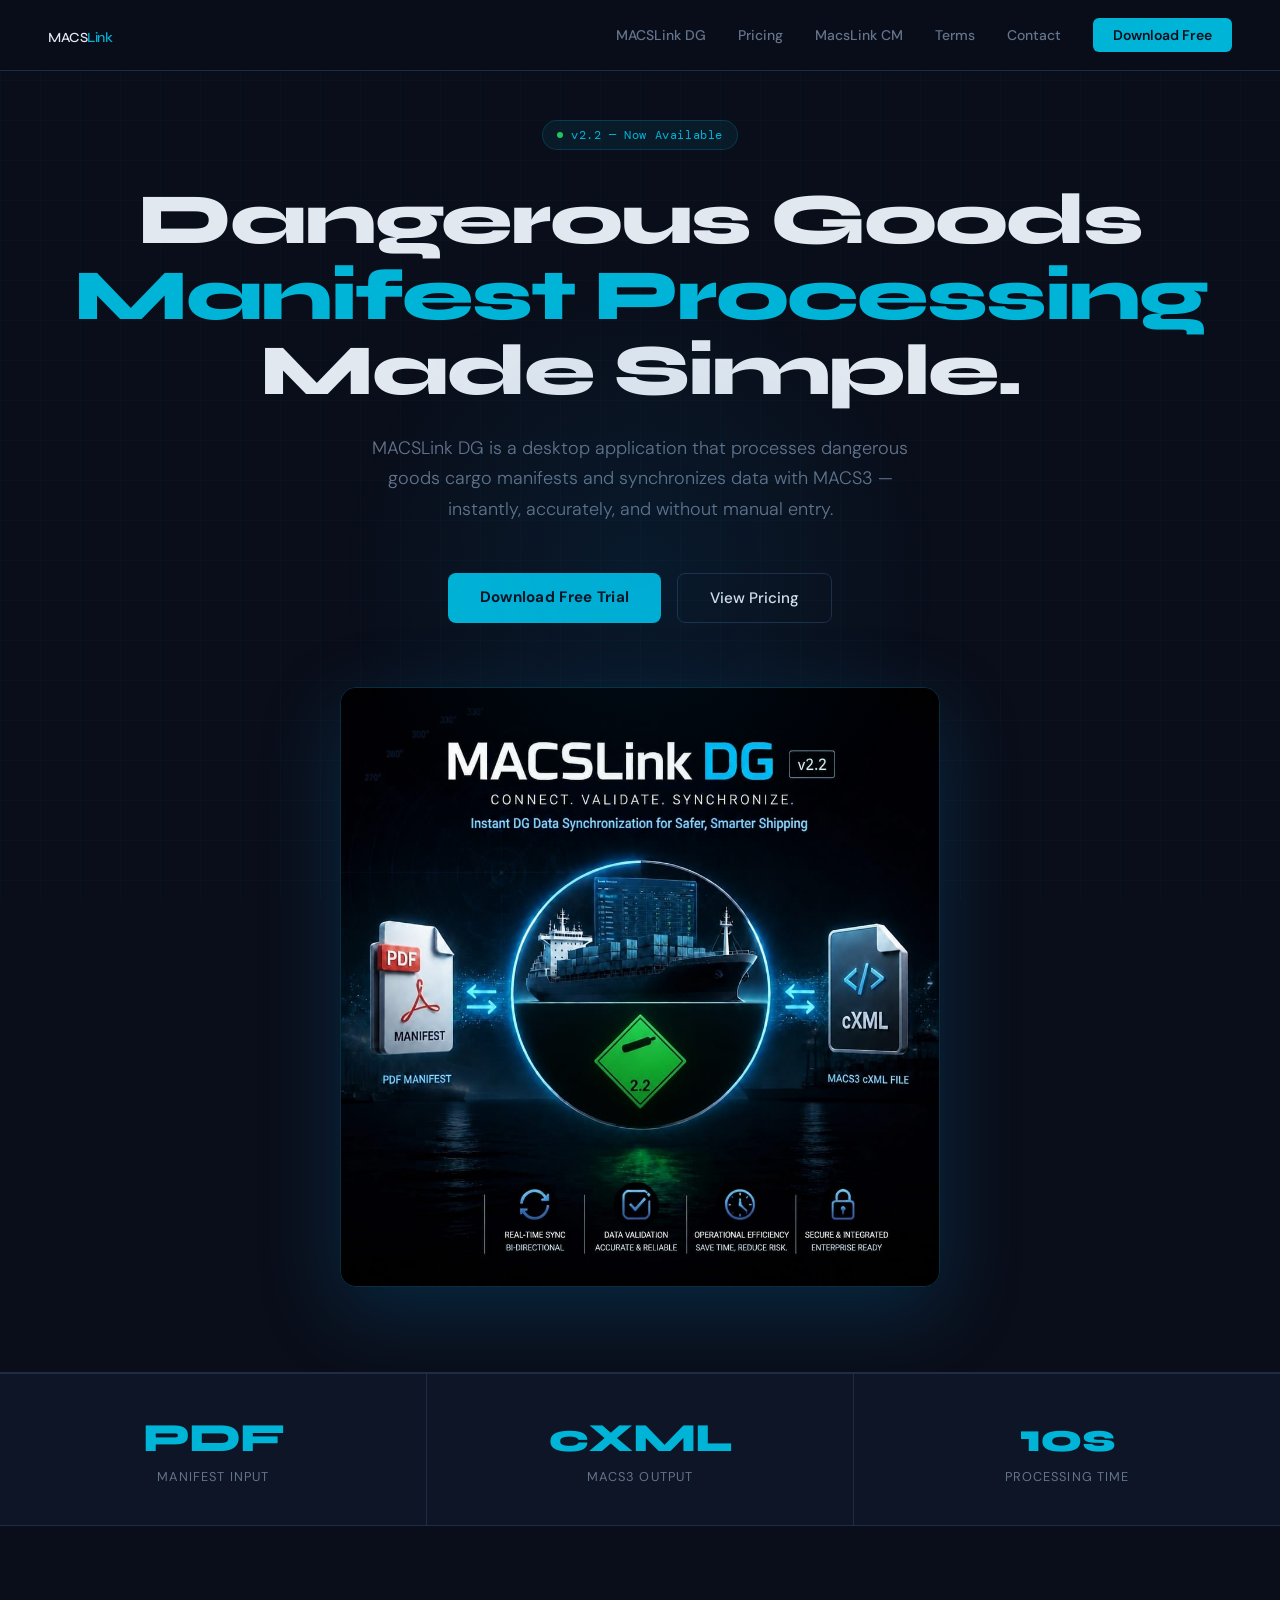
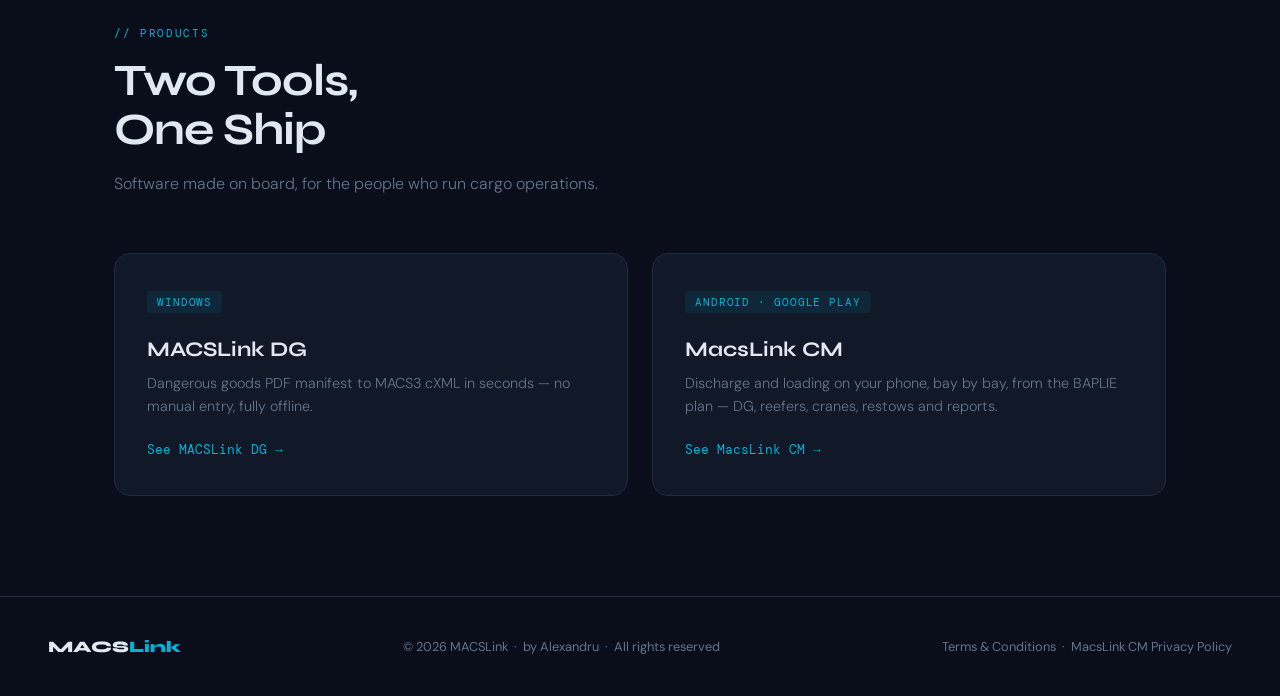
==== commit 5bf3d7d2: "Add files via upload" ====
--- a/index.html
+++ b/index.html
@@ -3,638 +3,24 @@
 <head>
 <meta charset="UTF-8">
 <meta name="viewport" content="width=device-width, initial-scale=1.0">
-<title>MACSLink DG — Dangerous Goods Manifest Processing</title>
-<link rel="icon" type="image/x-icon" href="favicon.ico">
+<title>MACSLink — Maritime Cargo Software</title>
+<meta name="description" content="MACSLink — maritime cargo software: MACSLink DG (dangerous goods manifest to MACS3) and MacsLink CM (container operations on Android).">
+<link rel="icon" type="image/png" href="favicon.png">
+<link rel="shortcut icon" href="favicon.png">
 <link href="https://fonts.googleapis.com/css2?family=Syne:wght@400;600;700;800&family=DM+Mono:wght@300;400;500&family=DM+Sans:wght@300;400;500&display=swap" rel="stylesheet">
-<style>
-  :root {
-    --navy: #0a0e1a;
-    --deep: #0d1526;
-    --panel: #111827;
-    --border: #1e2d45;
-    --accent: #00b4d8;
-    --accent2: #0077b6;
-    --green: #22c55e;
-    --text: #e2e8f0;
-    --muted: #64748b;
-    --warning: #f59e0b;
-  }
-
-  * { margin: 0; padding: 0; box-sizing: border-box; }
-
-  html { scroll-behavior: smooth; }
-
-  body {
-    font-family: 'DM Sans', sans-serif;
-    background: var(--navy);
-    color: var(--text);
-    overflow-x: hidden;
-  }
-
-  /* ── GRID BACKGROUND ── */
-  body::before {
-    content: '';
-    position: fixed;
-    inset: 0;
-    background-image:
-      linear-gradient(rgba(0,180,216,0.03) 1px, transparent 1px),
-      linear-gradient(90deg, rgba(0,180,216,0.03) 1px, transparent 1px);
-    background-size: 40px 40px;
-    pointer-events: none;
-    z-index: 0;
-  }
-
-  /* ── NAV ── */
-  nav {
-    position: fixed;
-    top: 0; left: 0; right: 0;
-    z-index: 100;
-    display: flex;
-    align-items: center;
-    justify-content: space-between;
-    padding: 18px 48px;
-    background: rgba(10,14,26,0.85);
-    backdrop-filter: blur(12px);
-    border-bottom: 1px solid var(--border);
-  }
-
-  .nav-logo {
-    font-family: 'Syne', sans-serif;
-    font-weight: 800;
-    font-size: 1.2rem;
-    letter-spacing: -0.5px;
-  }
-
-  .nav-logo span { color: var(--accent); }
-
-  nav a {
-    color: var(--muted);
-    text-decoration: none;
-    font-size: 0.875rem;
-    font-weight: 500;
-    transition: color 0.2s;
-  }
-
-  nav a:hover { color: var(--text); }
-
-  .nav-links { display: flex; gap: 32px; }
-
-  .nav-cta {
-    background: var(--accent);
-    color: var(--navy) !important;
-    padding: 8px 20px;
-    border-radius: 6px;
-    font-weight: 600 !important;
-  }
-
-  .nav-cta:hover { background: #00c8f0 !important; color: var(--navy) !important; }
-
-  /* ── HERO ── */
-  .hero {
-    position: relative;
-    min-height: 100vh;
-    display: flex;
-    align-items: center;
-    justify-content: center;
-    text-align: center;
-    padding: 120px 24px 80px;
-    z-index: 1;
-  }
-
-  .hero::after {
-    content: '';
-    position: absolute;
-    top: 20%;
-    left: 50%;
-    transform: translateX(-50%);
-    width: 600px;
-    height: 600px;
-    background: radial-gradient(ellipse, rgba(0,119,182,0.12) 0%, transparent 70%);
-    pointer-events: none;
-  }
-
-  .hero-badge {
-    display: inline-flex;
-    align-items: center;
-    gap: 8px;
-    background: rgba(0,180,216,0.08);
-    border: 1px solid rgba(0,180,216,0.2);
-    color: var(--accent);
-    font-family: 'DM Mono', monospace;
-    font-size: 0.75rem;
-    padding: 6px 14px;
-    border-radius: 100px;
-    margin-bottom: 32px;
-    letter-spacing: 0.05em;
-    animation: fadeUp 0.6s ease both;
-  }
-
-  .hero-badge::before {
-    content: '';
-    width: 6px; height: 6px;
-    background: var(--green);
-    border-radius: 50%;
-    animation: pulse 2s infinite;
-  }
-
-  @keyframes pulse {
-    0%, 100% { opacity: 1; }
-    50% { opacity: 0.3; }
-  }
-
-  h1 {
-    font-family: 'Syne', sans-serif;
-    font-size: clamp(2.5rem, 6vw, 4.5rem);
-    font-weight: 800;
-    line-height: 1.05;
-    letter-spacing: -2px;
-    margin-bottom: 24px;
-    animation: fadeUp 0.6s 0.1s ease both;
-  }
-
-  h1 .accent { color: var(--accent); }
-  h1 .block { display: block; }
-
-  .hero-sub {
-    font-size: 1.125rem;
-    color: var(--muted);
-    max-width: 540px;
-    margin: 0 auto 48px;
-    line-height: 1.7;
-    font-weight: 300;
-    animation: fadeUp 0.6s 0.2s ease both;
-  }
-
-  .hero-actions {
-    display: flex;
-    gap: 16px;
-    justify-content: center;
-    flex-wrap: wrap;
-    animation: fadeUp 0.6s 0.3s ease both;
-  }
-
-  .btn-primary {
-    background: var(--accent);
-    color: var(--navy);
-    padding: 14px 32px;
-    border-radius: 8px;
-    font-weight: 700;
-    font-size: 0.95rem;
-    text-decoration: none;
-    transition: all 0.2s;
-    letter-spacing: 0.02em;
-  }
-
-  .btn-primary:hover {
-    background: #00c8f0;
-    transform: translateY(-1px);
-    box-shadow: 0 8px 24px rgba(0,180,216,0.25);
-  }
-
-  .btn-secondary {
-    background: transparent;
-    color: var(--text);
-    padding: 14px 32px;
-    border-radius: 8px;
-    font-weight: 500;
-    font-size: 0.95rem;
-    text-decoration: none;
-    border: 1px solid var(--border);
-    transition: all 0.2s;
-  }
-
-  .btn-secondary:hover {
-    border-color: var(--accent);
-    color: var(--accent);
-  }
-
-  @keyframes fadeUp {
-    from { opacity: 0; transform: translateY(20px); }
-    to { opacity: 1; transform: translateY(0); }
-  }
-
-  /* ── STATS ── */
-  .stats {
-    position: relative;
-    z-index: 1;
-    display: grid;
-    grid-template-columns: repeat(3, 1fr);
-    gap: 1px;
-    background: var(--border);
-    border-top: 1px solid var(--border);
-    border-bottom: 1px solid var(--border);
-  }
-
-  .stat {
-    background: var(--deep);
-    padding: 40px 32px;
-    text-align: center;
-  }
-
-  .stat-num {
-    font-family: 'Syne', sans-serif;
-    font-size: 2.5rem;
-    font-weight: 800;
-    color: var(--accent);
-    letter-spacing: -1px;
-  }
-
-  .stat-label {
-    font-size: 0.8rem;
-    color: var(--muted);
-    margin-top: 6px;
-    letter-spacing: 0.08em;
-    text-transform: uppercase;
-  }
-
-  /* ── SECTIONS ── */
-  section {
-    position: relative;
-    z-index: 1;
-    padding: 100px 24px;
-    max-width: 1100px;
-    margin: 0 auto;
-  }
-
-  .section-tag {
-    font-family: 'DM Mono', monospace;
-    font-size: 0.7rem;
-    color: var(--accent);
-    letter-spacing: 0.15em;
-    text-transform: uppercase;
-    margin-bottom: 16px;
-  }
-
-  h2 {
-    font-family: 'Syne', sans-serif;
-    font-size: clamp(1.8rem, 4vw, 2.8rem);
-    font-weight: 700;
-    letter-spacing: -1px;
-    margin-bottom: 16px;
-    line-height: 1.1;
-  }
-
-  .section-desc {
-    color: var(--muted);
-    font-size: 1rem;
-    line-height: 1.7;
-    max-width: 540px;
-    margin-bottom: 56px;
-    font-weight: 300;
-  }
-
-  /* ── FEATURES ── */
-  .features-grid {
-    display: grid;
-    grid-template-columns: repeat(auto-fit, minmax(300px, 1fr));
-    gap: 24px;
-  }
-
-  .feature-card {
-    background: var(--panel);
-    border: 1px solid var(--border);
-    border-radius: 12px;
-    padding: 32px;
-    transition: border-color 0.2s, transform 0.2s;
-  }
-
-  .feature-card:hover {
-    border-color: rgba(0,180,216,0.3);
-    transform: translateY(-2px);
-  }
-
-  .feature-icon {
-    width: 44px; height: 44px;
-    background: rgba(0,180,216,0.08);
-    border: 1px solid rgba(0,180,216,0.15);
-    border-radius: 10px;
-    display: flex;
-    align-items: center;
-    justify-content: center;
-    font-size: 1.2rem;
-    margin-bottom: 20px;
-  }
-
-  .feature-card h3 {
-    font-family: 'Syne', sans-serif;
-    font-size: 1rem;
-    font-weight: 700;
-    margin-bottom: 10px;
-    letter-spacing: -0.3px;
-  }
-
-  .feature-card p {
-    color: var(--muted);
-    font-size: 0.875rem;
-    line-height: 1.6;
-    font-weight: 300;
-  }
-
-  /* ── HOW IT WORKS ── */
-  .steps {
-    display: grid;
-    grid-template-columns: repeat(auto-fit, minmax(220px, 1fr));
-    gap: 32px;
-    counter-reset: steps;
-  }
-
-  .step {
-    counter-increment: steps;
-  }
-
-  .step::before {
-    content: "0" counter(steps);
-    font-family: 'DM Mono', monospace;
-    font-size: 0.7rem;
-    color: var(--accent);
-    letter-spacing: 0.1em;
-    display: block;
-    margin-bottom: 16px;
-  }
-
-  .step h3 {
-    font-family: 'Syne', sans-serif;
-    font-weight: 700;
-    font-size: 1rem;
-    margin-bottom: 10px;
-  }
-
-  .step p {
-    color: var(--muted);
-    font-size: 0.875rem;
-    line-height: 1.6;
-    font-weight: 300;
-  }
-
-  /* ── PRICING ── */
-  #pricing { max-width: 1100px; }
-
-  .pricing-grid {
-    display: grid;
-    grid-template-columns: repeat(auto-fit, minmax(300px, 1fr));
-    gap: 24px;
-    align-items: start;
-  }
-
-  .price-card {
-    background: var(--panel);
-    border: 1px solid var(--border);
-    border-radius: 16px;
-    padding: 40px 36px;
-    transition: border-color 0.2s;
-  }
-
-  .price-card.featured {
-    border-color: var(--accent);
-    position: relative;
-    overflow: hidden;
-  }
-
-  .price-card.featured::before {
-    content: '';
-    position: absolute;
-    top: 0; left: 0; right: 0;
-    height: 2px;
-    background: linear-gradient(90deg, var(--accent2), var(--accent));
-  }
-
-  .price-tag {
-    display: inline-block;
-    background: rgba(0,180,216,0.1);
-    color: var(--accent);
-    font-family: 'DM Mono', monospace;
-    font-size: 0.7rem;
-    padding: 4px 10px;
-    border-radius: 4px;
-    margin-bottom: 20px;
-    letter-spacing: 0.08em;
-  }
-
-  .price-card h3 {
-    font-family: 'Syne', sans-serif;
-    font-size: 1.3rem;
-    font-weight: 700;
-    margin-bottom: 8px;
-  }
-
-  .price-amount {
-    font-family: 'Syne', sans-serif;
-    font-size: 3rem;
-    font-weight: 800;
-    letter-spacing: -2px;
-    line-height: 1;
-    margin: 24px 0 8px;
-  }
-
-  .price-amount sup {
-    font-size: 1.2rem;
-    font-weight: 600;
-    vertical-align: super;
-    letter-spacing: 0;
-  }
-
-  .price-period {
-    color: var(--muted);
-    font-size: 0.8rem;
-    margin-bottom: 32px;
-  }
-
-  .price-desc {
-    color: var(--muted);
-    font-size: 0.875rem;
-    line-height: 1.6;
-    margin-bottom: 32px;
-    font-weight: 300;
-  }
-
-  .price-features {
-    list-style: none;
-    margin-bottom: 36px;
-  }
-
-  .price-features li {
-    font-size: 0.875rem;
-    color: var(--muted);
-    padding: 8px 0;
-    border-bottom: 1px solid var(--border);
-    display: flex;
-    align-items: center;
-    gap: 10px;
-    font-weight: 300;
-  }
-
-  .price-features li::before {
-    content: '✓';
-    color: var(--green);
-    font-weight: 700;
-    flex-shrink: 0;
-  }
-
-  .btn-plan {
-    display: block;
-    text-align: center;
-    padding: 13px 24px;
-    border-radius: 8px;
-    font-weight: 600;
-    font-size: 0.9rem;
-    text-decoration: none;
-    transition: all 0.2s;
-    letter-spacing: 0.02em;
-  }
-
-  .btn-plan-primary {
-    background: var(--accent);
-    color: var(--navy);
-  }
-
-  .btn-plan-primary:hover {
-    background: #00c8f0;
-    transform: translateY(-1px);
-    box-shadow: 0 6px 20px rgba(0,180,216,0.2);
-  }
-
-  .btn-plan-secondary {
-    background: transparent;
-    color: var(--text);
-    border: 1px solid var(--border);
-  }
-
-  .btn-plan-secondary:hover {
-    border-color: var(--accent);
-    color: var(--accent);
-  }
-
-  .pricing-note {
-    text-align: center;
-    margin-top: 32px;
-    color: var(--muted);
-    font-size: 0.8rem;
-    font-family: 'DM Mono', monospace;
-  }
-
-  /* ── TERMS ── */
-  .terms-box {
-    background: var(--panel);
-    border: 1px solid var(--border);
-    border-radius: 12px;
-    padding: 48px;
-  }
-
-  .terms-box h3 {
-    font-family: 'Syne', sans-serif;
-    font-size: 1.1rem;
-    font-weight: 700;
-    margin: 32px 0 12px;
-    color: var(--accent);
-  }
-
-  .terms-box h3:first-child { margin-top: 0; }
-
-  .terms-box p, .terms-box li {
-    color: var(--muted);
-    font-size: 0.875rem;
-    line-height: 1.8;
-    font-weight: 300;
-  }
-
-  .terms-box ul {
-    padding-left: 20px;
-    margin-top: 8px;
-  }
-
-  .terms-box li { margin-bottom: 6px; }
-
-  /* ── CONTACT ── */
-  .contact-grid {
-    display: grid;
-    grid-template-columns: 1fr 1fr;
-    gap: 48px;
-    align-items: start;
-  }
-
-  .contact-item {
-    background: var(--panel);
-    border: 1px solid var(--border);
-    border-radius: 12px;
-    padding: 32px;
-  }
-
-  .contact-item h3 {
-    font-family: 'Syne', sans-serif;
-    font-weight: 700;
-    margin-bottom: 10px;
-    font-size: 1rem;
-  }
-
-  .contact-item p {
-    color: var(--muted);
-    font-size: 0.875rem;
-    line-height: 1.6;
-    font-weight: 300;
-    margin-bottom: 16px;
-  }
-
-  .contact-item a {
-    color: var(--accent);
-    text-decoration: none;
-    font-family: 'DM Mono', monospace;
-    font-size: 0.875rem;
-  }
-
-  /* ── FOOTER ── */
-  footer {
-    position: relative;
-    z-index: 1;
-    border-top: 1px solid var(--border);
-    padding: 40px 48px;
-    display: flex;
-    align-items: center;
-    justify-content: space-between;
-    flex-wrap: wrap;
-    gap: 16px;
-  }
-
-  .footer-logo {
-    font-family: 'Syne', sans-serif;
-    font-weight: 800;
-    font-size: 1rem;
-  }
-
-  .footer-logo span { color: var(--accent); }
-
-  footer p {
-    color: var(--muted);
-    font-size: 0.8rem;
-  }
-
-  .divider {
-    width: 100%;
-    height: 1px;
-    background: var(--border);
-    position: relative;
-    z-index: 1;
-  }
-
-  @media (max-width: 768px) {
-    nav { padding: 16px 24px; }
-    .nav-links { display: none; }
-    .stats { grid-template-columns: 1fr; }
-    .contact-grid { grid-template-columns: 1fr; }
-    .terms-box { padding: 28px; }
-    footer { padding: 32px 24px; }
-  }
-</style>
+<link rel="stylesheet" href="style.css">
 </head>
 <body>
 
 <!-- NAV -->
 <nav>
-  <div class="nav-logo">MACSLink <span>DG</span></div>
+  <div class="nav-logo"><a href="index.html">MACS<span>Link</span></a></div>
   <div class="nav-links">
-    <a href="#product">Product</a>
-    <a href="#pricing">Pricing</a>
-    <a href="#terms">Terms</a>
-    <a href="#contact">Contact</a>
+    <a href="dg.html">MACSLink DG</a>
+    <a href="pricing.html">Pricing</a>
+    <a href="cm.html">MacsLink CM</a>
+    <a href="terms.html">Terms</a>
+    <a href="contact.html">Contact</a>
     <a href="https://macslink.lemonsqueezy.com" class="nav-cta">Download Free</a>
   </div>
 </nav>
@@ -653,7 +39,7 @@
     </p>
     <div class="hero-actions">
       <a href="https://macslink.lemonsqueezy.com" class="btn-primary">Download Free Trial</a>
-      <a href="#pricing" class="btn-secondary">View Pricing</a>
+      <a href="pricing.html" class="btn-secondary">View Pricing</a>
     </div>
     <div class="hero-image" style="margin-top: 64px; animation: fadeUp 0.6s 0.4s ease both;">
       <img src="hero.jpg" alt="MACSLink DG — PDF Manifest to MACS3 cXML"
@@ -663,6 +49,7 @@
     </div>
   </div>
 </div>
+
 
 <div class="divider"></div>
 
@@ -682,199 +69,34 @@
   </div>
 </div>
 
-<!-- PRODUCT -->
-<section id="product">
-  <div class="section-tag">// Product</div>
-  <h2>Built for Maritime<br>DG Operations</h2>
-  <p class="section-desc">
-    Purpose-built for port agents, ship operators, and maritime logistics professionals handling dangerous goods documentation.
-  </p>
-  <div class="features-grid">
-    <div class="feature-card">
-      <div class="feature-icon">📄</div>
-      <h3>PDF Manifest Parsing</h3>
-      <p>Automatically extracts dangerous goods data from PDF cargo manifests — UN numbers, classes, quantities, stowage positions, and more.</p>
-    </div>
-    <div class="feature-card">
-      <div class="feature-icon">🔄</div>
-      <h3>MACS3 cXML Sync</h3>
-      <p>Generates MACS3-compatible cXML files ready for direct import. Eliminates manual data entry and transcription errors.</p>
-    </div>
-    <div class="feature-card">
-      <div class="feature-icon">✅</div>
-      <h3>Data Validation</h3>
-      <p>Built-in validation checks ensure all DG entries are complete and correctly formatted before export.</p>
-    </div>
-    <div class="feature-card">
-      <div class="feature-icon">⚡</div>
-      <h3>Instant Processing</h3>
-      <p>Process complete manifests with hundreds of DG entries in seconds. No cloud upload required — runs entirely on your desktop.</p>
-    </div>
-    <div class="feature-card">
-      <div class="feature-icon">🔒</div>
-      <h3>Offline & Secure</h3>
-      <p>All data processing happens locally on your machine. No manifest data ever leaves your computer.</p>
-    </div>
-    <div class="feature-card">
-      <div class="feature-icon">🖥️</div>
-      <h3>Windows Desktop App</h3>
-      <p>Native Windows application. No browser, no subscription portal — just install and run.</p>
-    </div>
-  </div>
-</section>
 
-<div class="divider"></div>
-
-<!-- HOW IT WORKS -->
+<!-- PRODUSELE -->
 <section>
-  <div class="section-tag">// How It Works</div>
-  <h2>Three Steps to<br>Synchronized Data</h2>
-  <p class="section-desc">From raw PDF to MACS3-ready cXML in under a minute.</p>
-  <div class="steps">
-    <div class="step">
-      <h3>Load Your Manifest</h3>
-      <p>Import your dangerous goods PDF manifest directly into MACSLink DG. Supports all standard DG manifest formats.</p>
-    </div>
-    <div class="step">
-      <h3>Review & Validate</h3>
-      <p>The application parses all DG entries and highlights any data that requires attention before export.</p>
-    </div>
-    <div class="step">
-      <h3>Export to MACS3</h3>
-      <p>Generate a validated cXML file ready for direct import into MACS3. One click — no manual re-entry.</p>
-    </div>
-    <div class="step">
-      <h3>Repeat with Credits</h3>
-      <p>Each processed manifest consumes one credit. Credits are valid for 365 days from activation. Re-processing the same manifest within 7 days uses no credits.</p>
-    </div>
-  </div>
-</section>
-
-<div class="divider"></div>
-
-<!-- PRICING -->
-<section id="pricing">
-  <div class="section-tag">// Pricing</div>
-  <h2>Simple, Transparent<br>Pricing</h2>
-  <p class="section-desc">Start free. Pay only when you need more. No hidden fees, no auto-renewals.</p>
-
-  <div class="pricing-grid">
-
-    <div class="price-card">
-      <div class="price-tag">FREE TRIAL</div>
-      <h3>Trial</h3>
-      <p class="price-desc">Evaluate MACSLink DG on your own manifests before committing.</p>
-      <div class="price-amount"><sup></sup>Free</div>
-      <p class="price-period">10 days — one per device</p>
-      <ul class="price-features">
-        <li>Full feature access for 10 days</li>
-        <li>Process real manifests</li>
-        <li>MACS3 cXML export</li>
-        <li>Trial key issued manually on request</li>
-      </ul>
-      <a href="https://macslink.lemonsqueezy.com" class="btn-plan btn-plan-secondary">Download & Request Trial</a>
-    </div>
-
-    <div class="price-card featured">
-      <div class="price-tag">MOST POPULAR</div>
-      <h3>30-Day License</h3>
-      <p class="price-desc">Full access for 30 days. Ideal for projects, port calls, or monthly operations.</p>
-      <div class="price-amount"><sup>$</sup>9.99</div>
-      <p class="price-period">per 30-day period — one device</p>
-      <ul class="price-features">
-        <li>Unlimited manifest processing</li>
-        <li>Full feature access</li>
-        <li>MACS3 cXML export</li>
-        <li>License key delivered automatically by email</li>
-        <li>Tied to your device (HWID-locked)</li>
-      </ul>
-      <a href="https://macslink.lemonsqueezy.com/checkout/buy/5a8c26eb-8b01-4d87-bfed-b2181cbcbc68" class="btn-plan btn-plan-primary">Get 30-Day License</a>
-    </div>
-
-  </div>
-
-  <p class="pricing-note">
-    Credit packs (500 / 1500 / 3000 credits) — coming soon &nbsp;·&nbsp;
-    All prices in USD &nbsp;·&nbsp; Payments processed securely by Lemon Squeezy
-  </p>
-</section>
-
-<div class="divider"></div>
-
-<!-- TERMS -->
-<section id="terms">
-  <div class="section-tag">// Legal</div>
-  <h2>Terms & Conditions</h2>
-  <p class="section-desc">Please read these terms carefully before purchasing or using MACSLink DG.</p>
-
-  <div class="terms-box">
-    <h3>1. License & Usage</h3>
-    <p>MACSLink DG is licensed software, not sold. Each license is tied to a single device identified by a unique Hardware ID (HWID). Transferring a license to another device is not permitted unless explicitly authorized by the developer. Licenses are non-transferable and may not be shared, resold, or sublicensed.</p>
-
-    <h3>2. Trial License</h3>
-    <p>A free 10-day trial is available upon request. One trial per device is permitted. The trial provides full feature access and is intended for genuine evaluation purposes. Circumventing trial limitations through technical means is a violation of these terms.</p>
-
-    <h3>3. Paid Licenses</h3>
-    <p>The 30-Day License grants full, unlimited access to MACSLink DG for 30 calendar days from the date of activation. Licenses are:</p>
-    <ul>
-      <li>Delivered automatically to the email address provided at checkout</li>
-      <li>Activated by entering the license key in the application</li>
-      <li>Locked to the device HWID entered at the time of purchase</li>
-      <li>Non-refundable once activated</li>
-    </ul>
-
-    <h3>4. Refund Policy</h3>
-    <p>Refunds may be requested within 48 hours of purchase if the license key has not been activated. Once a license key has been activated on a device, no refund will be issued. For technical issues preventing activation, please contact support before requesting a refund.</p>
-
-    <h3>5. Intellectual Property</h3>
-    <p>MACSLink DG and all related software, documentation, and materials are the intellectual property of the developer. Reverse engineering, decompiling, disassembling, or otherwise attempting to derive the source code of the application is strictly prohibited.</p>
-
-    <h3>6. Disclaimer of Warranties</h3>
-    <p>MACSLink DG is provided "as is" without warranty of any kind. The developer makes no representations or warranties regarding the accuracy of data extracted from PDF manifests. Users are responsible for verifying all output data before use in operational contexts. MACSLink DG is a productivity tool and does not replace professional judgment or regulatory compliance review.</p>
-
-    <h3>7. Limitation of Liability</h3>
-    <p>To the maximum extent permitted by applicable law, the developer shall not be liable for any indirect, incidental, special, or consequential damages arising from the use or inability to use MACSLink DG, including but not limited to loss of data, business interruption, or operational errors.</p>
-
-    <h3>8. Updates & Support</h3>
-    <p>Updates to MACSLink DG may be released periodically. Active license holders will be notified of significant updates. The developer reserves the right to modify features, pricing, or licensing terms with reasonable notice.</p>
-
-    <h3>9. Governing Law</h3>
-    <p>These terms are governed by the laws of Romania. Any disputes arising from the use of MACSLink DG shall be subject to the exclusive jurisdiction of the competent courts of Romania.</p>
-
-    <h3>10. Contact</h3>
-    <p>For licensing questions, technical support, or legal inquiries, contact: <a href="mailto:macslink.support@gmail.com" style="color: var(--accent);">macslink.support@gmail.com</a></p>
-
-    <p style="margin-top: 32px; font-size: 0.8rem; color: var(--muted);">Last updated: June 2026 &nbsp;·&nbsp; by Alexandru</p>
-  </div>
-</section>
-
-<div class="divider"></div>
-
-<!-- CONTACT -->
-<section id="contact">
-  <div class="section-tag">// Contact</div>
-  <h2>Get in Touch</h2>
-  <p class="section-desc">Questions, suggestions, or technical support — we're here to help.</p>
-
-  <div class="contact-grid">
-    <div class="contact-item">
-      <h3>📧 Support & Licensing</h3>
-      <p>For license key requests (include your HWID), activation issues, or any technical questions about MACSLink DG.</p>
-      <a href="mailto:macslink.support@gmail.com">macslink.support@gmail.com</a>
-    </div>
-    <div class="contact-item">
-      <h3>💡 Suggestions & Feedback</h3>
-      <p>Have an idea for a new feature or want to report a bug? We welcome all feedback and suggestions — write to us at the same address.</p>
-      <a href="mailto:macslink.support@gmail.com">macslink.support@gmail.com</a>
-    </div>
+  <div class="section-tag">// Products</div>
+  <h2>Two Tools,<br>One Ship</h2>
+  <p class="section-desc">Software made on board, for the people who run cargo operations.</p>
+  <div class="products-grid">
+    <a class="product-card" href="dg.html">
+      <div class="price-tag">WINDOWS</div>
+      <h3>MACSLink DG</h3>
+      <p>Dangerous goods PDF manifest to MACS3 cXML in seconds — no manual entry, fully offline.</p>
+      <span class="more">See MACSLink DG →</span>
+    </a>
+    <a class="product-card" href="cm.html">
+      <div class="price-tag">ANDROID · GOOGLE PLAY</div>
+      <h3>MacsLink CM</h3>
+      <p>Discharge and loading on your phone, bay by bay, from the BAPLIE plan — DG, reefers, cranes, restows and reports.</p>
+      <span class="more">See MacsLink CM →</span>
+    </a>
   </div>
 </section>
 
 <!-- FOOTER -->
 <footer>
-  <div class="footer-logo">MACSLink <span>DG</span></div>
-  <p>© 2026 MACSLink DG &nbsp;·&nbsp; by Alexandru &nbsp;·&nbsp; All rights reserved</p>
-  <p><a href="#terms" style="color: var(--muted); text-decoration: none;">Terms & Conditions</a></p>
+  <div class="footer-logo">MACS<span>Link</span></div>
+  <p>© 2026 MACSLink &nbsp;·&nbsp; by Alexandru &nbsp;·&nbsp; All rights reserved</p>
+  <p><a href="terms.html" style="color: var(--muted); text-decoration: none;">Terms & Conditions</a>
+    &nbsp;·&nbsp; <a href="macslink-cm-privacy.html" style="color: var(--muted); text-decoration: none;">MacsLink CM Privacy Policy</a></p>
 </footer>
 
 </body>
--- a/style.css
+++ b/style.css
@@ -0,0 +1,773 @@
+/* Stilul comun al site-ului macslink.xyz (toate paginile) */
+:root {
+    --navy: #0a0e1a;
+    --deep: #0d1526;
+    --panel: #111827;
+    --border: #1e2d45;
+    --accent: #00b4d8;
+    --accent2: #0077b6;
+    --green: #22c55e;
+    --text: #e2e8f0;
+    --muted: #64748b;
+    --warning: #f59e0b;
+  }
+
+  * { margin: 0; padding: 0; box-sizing: border-box; }
+
+  html { scroll-behavior: smooth; }
+
+  body {
+    font-family: 'DM Sans', sans-serif;
+    background: var(--navy);
+    color: var(--text);
+    overflow-x: hidden;
+  }
+
+  /* ── GRID BACKGROUND ── */
+  body::before {
+    content: '';
+    position: fixed;
+    inset: 0;
+    background-image:
+      linear-gradient(rgba(0,180,216,0.03) 1px, transparent 1px),
+      linear-gradient(90deg, rgba(0,180,216,0.03) 1px, transparent 1px);
+    background-size: 40px 40px;
+    pointer-events: none;
+    z-index: 0;
+  }
+
+  /* ── NAV ── */
+  nav {
+    position: fixed;
+    top: 0; left: 0; right: 0;
+    z-index: 100;
+    display: flex;
+    align-items: center;
+    justify-content: space-between;
+    padding: 18px 48px;
+    background: rgba(10,14,26,0.85);
+    backdrop-filter: blur(12px);
+    border-bottom: 1px solid var(--border);
+  }
+
+  .nav-logo {
+    font-family: 'Syne', sans-serif;
+    font-weight: 800;
+    font-size: 1.2rem;
+    letter-spacing: -0.5px;
+  }
+
+  .nav-logo span { color: var(--accent); }
+
+  nav a {
+    color: var(--muted);
+    text-decoration: none;
+    font-size: 0.875rem;
+    font-weight: 500;
+    transition: color 0.2s;
+  }
+
+  nav a:hover { color: var(--text); }
+
+  .nav-links { display: flex; gap: 32px; align-items: center; }
+
+  .nav-cta {
+    background: var(--accent);
+    color: var(--navy) !important;
+    padding: 8px 20px;
+    border-radius: 6px;
+    font-weight: 600 !important;
+  }
+
+  .nav-cta:hover { background: #00c8f0 !important; color: var(--navy) !important; }
+
+  .nav-logo a { color: var(--text); text-decoration: none; }
+  nav a.active { color: var(--text); border-bottom: 2px solid var(--accent); padding-bottom: 4px; }
+
+  /* prima secțiune de pe o pagină: loc pentru bara fixă */
+  section.page-first { padding-top: 150px; }
+
+  /* ── PAGINA DE START: cele două produse ── */
+  .products-grid {
+    display: grid;
+    grid-template-columns: repeat(auto-fit, minmax(320px, 1fr));
+    gap: 24px;
+  }
+
+  .product-card {
+    display: block;
+    background: var(--panel);
+    border: 1px solid var(--border);
+    border-radius: 16px;
+    padding: 36px 32px;
+    text-decoration: none;
+    color: var(--text);
+    transition: border-color 0.2s, transform 0.2s;
+  }
+
+  .product-card:hover { border-color: var(--accent); transform: translateY(-2px); }
+
+  .product-card h3 {
+    font-family: 'Syne', sans-serif;
+    font-size: 1.3rem;
+    font-weight: 700;
+    margin: 4px 0 10px;
+  }
+
+  .product-card p {
+    color: var(--muted);
+    font-size: 0.9rem;
+    line-height: 1.6;
+    font-weight: 300;
+    margin-bottom: 20px;
+  }
+
+  .product-card .more { color: var(--accent); font-family: 'DM Mono', monospace; font-size: 0.8rem; }
+
+  /* ── HERO ── */
+  .hero {
+    position: relative;
+    min-height: 100vh;
+    display: flex;
+    align-items: center;
+    justify-content: center;
+    text-align: center;
+    padding: 120px 24px 80px;
+    z-index: 1;
+  }
+
+  .hero::after {
+    content: '';
+    position: absolute;
+    top: 20%;
+    left: 50%;
+    transform: translateX(-50%);
+    width: 600px;
+    height: 600px;
+    background: radial-gradient(ellipse, rgba(0,119,182,0.12) 0%, transparent 70%);
+    pointer-events: none;
+  }
+
+  .hero-badge {
+    display: inline-flex;
+    align-items: center;
+    gap: 8px;
+    background: rgba(0,180,216,0.08);
+    border: 1px solid rgba(0,180,216,0.2);
+    color: var(--accent);
+    font-family: 'DM Mono', monospace;
+    font-size: 0.75rem;
+    padding: 6px 14px;
+    border-radius: 100px;
+    margin-bottom: 32px;
+    letter-spacing: 0.05em;
+    animation: fadeUp 0.6s ease both;
+  }
+
+  .hero-badge::before {
+    content: '';
+    width: 6px; height: 6px;
+    background: var(--green);
+    border-radius: 50%;
+    animation: pulse 2s infinite;
+  }
+
+  @keyframes pulse {
+    0%, 100% { opacity: 1; }
+    50% { opacity: 0.3; }
+  }
+
+  h1 {
+    font-family: 'Syne', sans-serif;
+    font-size: clamp(2.5rem, 6vw, 4.5rem);
+    font-weight: 800;
+    line-height: 1.05;
+    letter-spacing: -2px;
+    margin-bottom: 24px;
+    animation: fadeUp 0.6s 0.1s ease both;
+  }
+
+  h1 .accent { color: var(--accent); }
+  h1 .block { display: block; }
+
+  .hero-sub {
+    font-size: 1.125rem;
+    color: var(--muted);
+    max-width: 540px;
+    margin: 0 auto 48px;
+    line-height: 1.7;
+    font-weight: 300;
+    animation: fadeUp 0.6s 0.2s ease both;
+  }
+
+  .hero-actions {
+    display: flex;
+    gap: 16px;
+    justify-content: center;
+    flex-wrap: wrap;
+    animation: fadeUp 0.6s 0.3s ease both;
+  }
+
+  .btn-primary {
+    background: var(--accent);
+    color: var(--navy);
+    padding: 14px 32px;
+    border-radius: 8px;
+    font-weight: 700;
+    font-size: 0.95rem;
+    text-decoration: none;
+    transition: all 0.2s;
+    letter-spacing: 0.02em;
+  }
+
+  .btn-primary:hover {
+    background: #00c8f0;
+    transform: translateY(-1px);
+    box-shadow: 0 8px 24px rgba(0,180,216,0.25);
+  }
+
+  .btn-secondary {
+    background: transparent;
+    color: var(--text);
+    padding: 14px 32px;
+    border-radius: 8px;
+    font-weight: 500;
+    font-size: 0.95rem;
+    text-decoration: none;
+    border: 1px solid var(--border);
+    transition: all 0.2s;
+  }
+
+  .btn-secondary:hover {
+    border-color: var(--accent);
+    color: var(--accent);
+  }
+
+  @keyframes fadeUp {
+    from { opacity: 0; transform: translateY(20px); }
+    to { opacity: 1; transform: translateY(0); }
+  }
+
+  /* ── STATS ── */
+  .stats {
+    position: relative;
+    z-index: 1;
+    display: grid;
+    grid-template-columns: repeat(3, 1fr);
+    gap: 1px;
+    background: var(--border);
+    border-top: 1px solid var(--border);
+    border-bottom: 1px solid var(--border);
+  }
+
+  .stat {
+    background: var(--deep);
+    padding: 40px 32px;
+    text-align: center;
+  }
+
+  .stat-num {
+    font-family: 'Syne', sans-serif;
+    font-size: 2.5rem;
+    font-weight: 800;
+    color: var(--accent);
+    letter-spacing: -1px;
+  }
+
+  .stat-label {
+    font-size: 0.8rem;
+    color: var(--muted);
+    margin-top: 6px;
+    letter-spacing: 0.08em;
+    text-transform: uppercase;
+  }
+
+  /* ── SECTIONS ── */
+  section {
+    position: relative;
+    z-index: 1;
+    padding: 100px 24px;
+    max-width: 1100px;
+    margin: 0 auto;
+  }
+
+  .section-tag {
+    font-family: 'DM Mono', monospace;
+    font-size: 0.7rem;
+    color: var(--accent);
+    letter-spacing: 0.15em;
+    text-transform: uppercase;
+    margin-bottom: 16px;
+  }
+
+  h2 {
+    font-family: 'Syne', sans-serif;
+    font-size: clamp(1.8rem, 4vw, 2.8rem);
+    font-weight: 700;
+    letter-spacing: -1px;
+    margin-bottom: 16px;
+    line-height: 1.1;
+  }
+
+  .section-desc {
+    color: var(--muted);
+    font-size: 1rem;
+    line-height: 1.7;
+    max-width: 540px;
+    margin-bottom: 56px;
+    font-weight: 300;
+  }
+
+  /* ── FEATURES ── */
+  .features-grid {
+    display: grid;
+    grid-template-columns: repeat(auto-fit, minmax(300px, 1fr));
+    gap: 24px;
+  }
+
+  .feature-card {
+    background: var(--panel);
+    border: 1px solid var(--border);
+    border-radius: 12px;
+    padding: 32px;
+    transition: border-color 0.2s, transform 0.2s;
+  }
+
+  .feature-card:hover {
+    border-color: rgba(0,180,216,0.3);
+    transform: translateY(-2px);
+  }
+
+  .feature-icon {
+    width: 44px; height: 44px;
+    background: rgba(0,180,216,0.08);
+    border: 1px solid rgba(0,180,216,0.15);
+    border-radius: 10px;
+    display: flex;
+    align-items: center;
+    justify-content: center;
+    font-size: 1.2rem;
+    margin-bottom: 20px;
+  }
+
+  .feature-card h3 {
+    font-family: 'Syne', sans-serif;
+    font-size: 1rem;
+    font-weight: 700;
+    margin-bottom: 10px;
+    letter-spacing: -0.3px;
+  }
+
+  .feature-card p {
+    color: var(--muted);
+    font-size: 0.875rem;
+    line-height: 1.6;
+    font-weight: 300;
+  }
+
+  /* ── HOW IT WORKS ── */
+  .steps {
+    display: grid;
+    grid-template-columns: repeat(auto-fit, minmax(220px, 1fr));
+    gap: 32px;
+    counter-reset: steps;
+  }
+
+  .step {
+    counter-increment: steps;
+  }
+
+  .step::before {
+    content: "0" counter(steps);
+    font-family: 'DM Mono', monospace;
+    font-size: 0.7rem;
+    color: var(--accent);
+    letter-spacing: 0.1em;
+    display: block;
+    margin-bottom: 16px;
+  }
+
+  .step h3 {
+    font-family: 'Syne', sans-serif;
+    font-weight: 700;
+    font-size: 1rem;
+    margin-bottom: 10px;
+  }
+
+  .step p {
+    color: var(--muted);
+    font-size: 0.875rem;
+    line-height: 1.6;
+    font-weight: 300;
+  }
+
+  /* ── PRICING ── */
+  #pricing { max-width: 1100px; }
+
+  .pricing-grid {
+    display: grid;
+    grid-template-columns: repeat(auto-fit, minmax(300px, 1fr));
+    gap: 24px;
+    align-items: start;
+  }
+
+  .price-card {
+    background: var(--panel);
+    border: 1px solid var(--border);
+    border-radius: 16px;
+    padding: 40px 36px;
+    transition: border-color 0.2s;
+  }
+
+  .price-card.featured {
+    border-color: var(--accent);
+    position: relative;
+    overflow: hidden;
+  }
+
+  .price-card.featured::before {
+    content: '';
+    position: absolute;
+    top: 0; left: 0; right: 0;
+    height: 2px;
+    background: linear-gradient(90deg, var(--accent2), var(--accent));
+  }
+
+  .price-tag {
+    display: inline-block;
+    background: rgba(0,180,216,0.1);
+    color: var(--accent);
+    font-family: 'DM Mono', monospace;
+    font-size: 0.7rem;
+    padding: 4px 10px;
+    border-radius: 4px;
+    margin-bottom: 20px;
+    letter-spacing: 0.08em;
+  }
+
+  .price-card h3 {
+    font-family: 'Syne', sans-serif;
+    font-size: 1.3rem;
+    font-weight: 700;
+    margin-bottom: 8px;
+  }
+
+  .price-amount {
+    font-family: 'Syne', sans-serif;
+    font-size: 3rem;
+    font-weight: 800;
+    letter-spacing: -2px;
+    line-height: 1;
+    margin: 24px 0 8px;
+  }
+
+  .price-amount sup {
+    font-size: 1.2rem;
+    font-weight: 600;
+    vertical-align: super;
+    letter-spacing: 0;
+  }
+
+  .price-period {
+    color: var(--muted);
+    font-size: 0.8rem;
+    margin-bottom: 32px;
+  }
+
+  .price-desc {
+    color: var(--muted);
+    font-size: 0.875rem;
+    line-height: 1.6;
+    margin-bottom: 32px;
+    font-weight: 300;
+  }
+
+  .price-features {
+    list-style: none;
+    margin-bottom: 36px;
+  }
+
+  .price-features li {
+    font-size: 0.875rem;
+    color: var(--muted);
+    padding: 8px 0;
+    border-bottom: 1px solid var(--border);
+    display: flex;
+    align-items: center;
+    gap: 10px;
+    font-weight: 300;
+  }
+
+  .price-features li::before {
+    content: '✓';
+    color: var(--green);
+    font-weight: 700;
+    flex-shrink: 0;
+  }
+
+  .btn-plan {
+    display: block;
+    text-align: center;
+    padding: 13px 24px;
+    border-radius: 8px;
+    font-weight: 600;
+    font-size: 0.9rem;
+    text-decoration: none;
+    transition: all 0.2s;
+    letter-spacing: 0.02em;
+  }
+
+  .btn-plan-primary {
+    background: var(--accent);
+    color: var(--navy);
+  }
+
+  .btn-plan-primary:hover {
+    background: #00c8f0;
+    transform: translateY(-1px);
+    box-shadow: 0 6px 20px rgba(0,180,216,0.2);
+  }
+
+  .btn-plan-secondary {
+    background: transparent;
+    color: var(--text);
+    border: 1px solid var(--border);
+  }
+
+  .btn-plan-secondary:hover {
+    border-color: var(--accent);
+    color: var(--accent);
+  }
+
+  .pricing-note {
+    text-align: center;
+    margin-top: 32px;
+    color: var(--muted);
+    font-size: 0.8rem;
+    font-family: 'DM Mono', monospace;
+  }
+
+  /* ── TERMS ── */
+  .terms-box {
+    background: var(--panel);
+    border: 1px solid var(--border);
+    border-radius: 12px;
+    padding: 48px;
+  }
+
+  .terms-box h3 {
+    font-family: 'Syne', sans-serif;
+    font-size: 1.1rem;
+    font-weight: 700;
+    margin: 32px 0 12px;
+    color: var(--accent);
+  }
+
+  .terms-box h3:first-child { margin-top: 0; }
+
+  .terms-box p, .terms-box li {
+    color: var(--muted);
+    font-size: 0.875rem;
+    line-height: 1.8;
+    font-weight: 300;
+  }
+
+  .terms-box ul {
+    padding-left: 20px;
+    margin-top: 8px;
+  }
+
+  .terms-box li { margin-bottom: 6px; }
+
+  /* ── CONTACT ── */
+  .contact-grid {
+    display: grid;
+    grid-template-columns: 1fr 1fr;
+    gap: 48px;
+    align-items: start;
+  }
+
+  .contact-item {
+    background: var(--panel);
+    border: 1px solid var(--border);
+    border-radius: 12px;
+    padding: 32px;
+  }
+
+  .contact-item h3 {
+    font-family: 'Syne', sans-serif;
+    font-weight: 700;
+    margin-bottom: 10px;
+    font-size: 1rem;
+  }
+
+  .contact-item p {
+    color: var(--muted);
+    font-size: 0.875rem;
+    line-height: 1.6;
+    font-weight: 300;
+    margin-bottom: 16px;
+  }
+
+  .contact-item a {
+    color: var(--accent);
+    text-decoration: none;
+    font-family: 'DM Mono', monospace;
+    font-size: 0.875rem;
+  }
+
+  /* ── FOOTER ── */
+  footer {
+    position: relative;
+    z-index: 1;
+    border-top: 1px solid var(--border);
+    padding: 40px 48px;
+    display: flex;
+    align-items: center;
+    justify-content: space-between;
+    flex-wrap: wrap;
+    gap: 16px;
+  }
+
+  .footer-logo {
+    font-family: 'Syne', sans-serif;
+    font-weight: 800;
+    font-size: 1rem;
+  }
+
+  .footer-logo span { color: var(--accent); }
+
+  footer p {
+    color: var(--muted);
+    font-size: 0.8rem;
+  }
+
+  .divider {
+    width: 100%;
+    height: 1px;
+    background: var(--border);
+    position: relative;
+    z-index: 1;
+  }
+
+  /* ── MACSLINK CM (Android) ── */
+  .cm-wrap {
+    display: grid;
+    grid-template-columns: 1.15fr 0.85fr;
+    gap: 40px;
+    align-items: start;
+  }
+
+  .cm-list {
+    list-style: none;
+    margin: 8px 0 32px;
+  }
+
+  .cm-list li {
+    color: var(--muted);
+    font-size: 0.9rem;
+    line-height: 1.6;
+    font-weight: 300;
+    padding: 10px 0;
+    border-bottom: 1px solid var(--border);
+    display: flex;
+    gap: 12px;
+  }
+
+  .cm-list li b { color: var(--text); font-weight: 500; }
+
+  .cm-list li::before {
+    content: '▸';
+    color: var(--accent);
+    flex-shrink: 0;
+  }
+
+  .cm-card {
+    background: var(--panel);
+    border: 1px solid var(--accent);
+    border-radius: 16px;
+    padding: 36px 32px;
+    position: relative;
+    overflow: hidden;
+    text-align: center;
+  }
+
+  .cm-card::before {
+    content: '';
+    position: absolute;
+    top: 0; left: 0; right: 0;
+    height: 2px;
+    background: linear-gradient(90deg, var(--accent2), var(--accent));
+  }
+
+  .cm-qr {
+    width: 180px; height: 180px;
+    margin: 8px auto 24px;
+    border: 1px dashed var(--border);
+    border-radius: 12px;
+    display: flex;
+    align-items: center;
+    justify-content: center;
+    color: var(--muted);
+    font-family: 'DM Mono', monospace;
+    font-size: 0.75rem;
+    background: rgba(0,180,216,0.03);
+  }
+
+  .cm-qr img { width: 100%; height: 100%; border-radius: 12px; background: #fff; padding: 8px; }
+
+  .btn-store {
+    display: inline-block;
+    background: var(--deep);
+    color: var(--muted);
+    border: 1px solid var(--border);
+    padding: 12px 24px;
+    border-radius: 8px;
+    font-weight: 600;
+    font-size: 0.9rem;
+    text-decoration: none;
+    cursor: default;
+  }
+
+  .btn-store.live {
+    background: var(--accent);
+    color: var(--navy);
+    border-color: var(--accent);
+    cursor: pointer;
+  }
+
+  .cm-plans {
+    margin-top: 28px;
+    text-align: left;
+    font-size: 0.85rem;
+    color: var(--muted);
+    line-height: 1.7;
+    font-weight: 300;
+  }
+
+  .cm-plans b { color: var(--text); font-weight: 500; }
+
+  .cm-note {
+    margin-top: 28px;
+    color: var(--muted);
+    font-size: 0.8rem;
+    line-height: 1.7;
+    font-weight: 300;
+    border-left: 2px solid var(--warning);
+    padding-left: 14px;
+  }
+
+  .cm-note a, .cm-plans a { color: var(--accent); text-decoration: none; }
+
+  @media (max-width: 768px) {
+    .cm-wrap { grid-template-columns: 1fr; }
+    nav { padding: 12px 16px; flex-wrap: wrap; gap: 10px; }
+    .nav-links { gap: 16px; width: 100%; overflow-x: auto; white-space: nowrap; padding-bottom: 4px; }
+    .nav-cta { padding: 6px 14px; }
+    section.page-first { padding-top: 140px; }
+    .hero { padding-top: 150px; }
+    .stats { grid-template-columns: 1fr; }
+    .contact-grid { grid-template-columns: 1fr; }
+    .terms-box { padding: 28px; }
+    footer { padding: 32px 24px; }
+  }
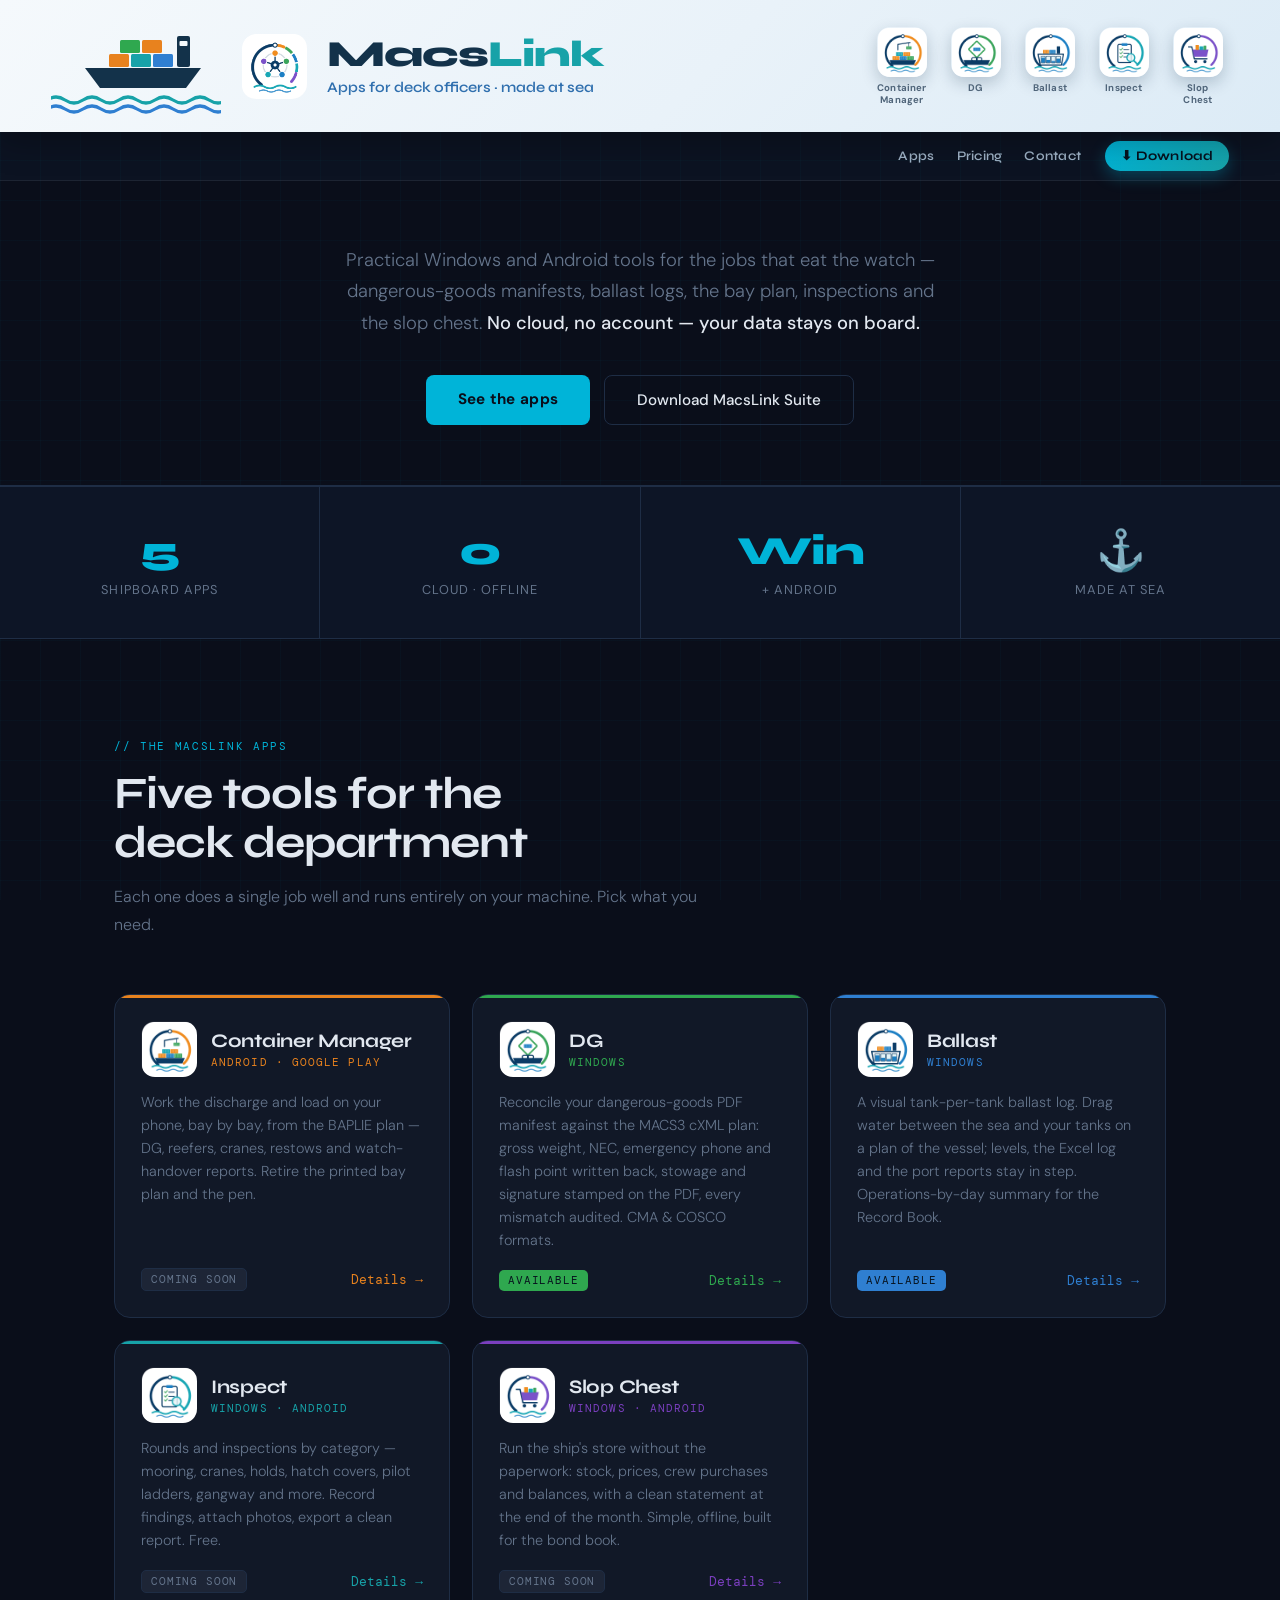
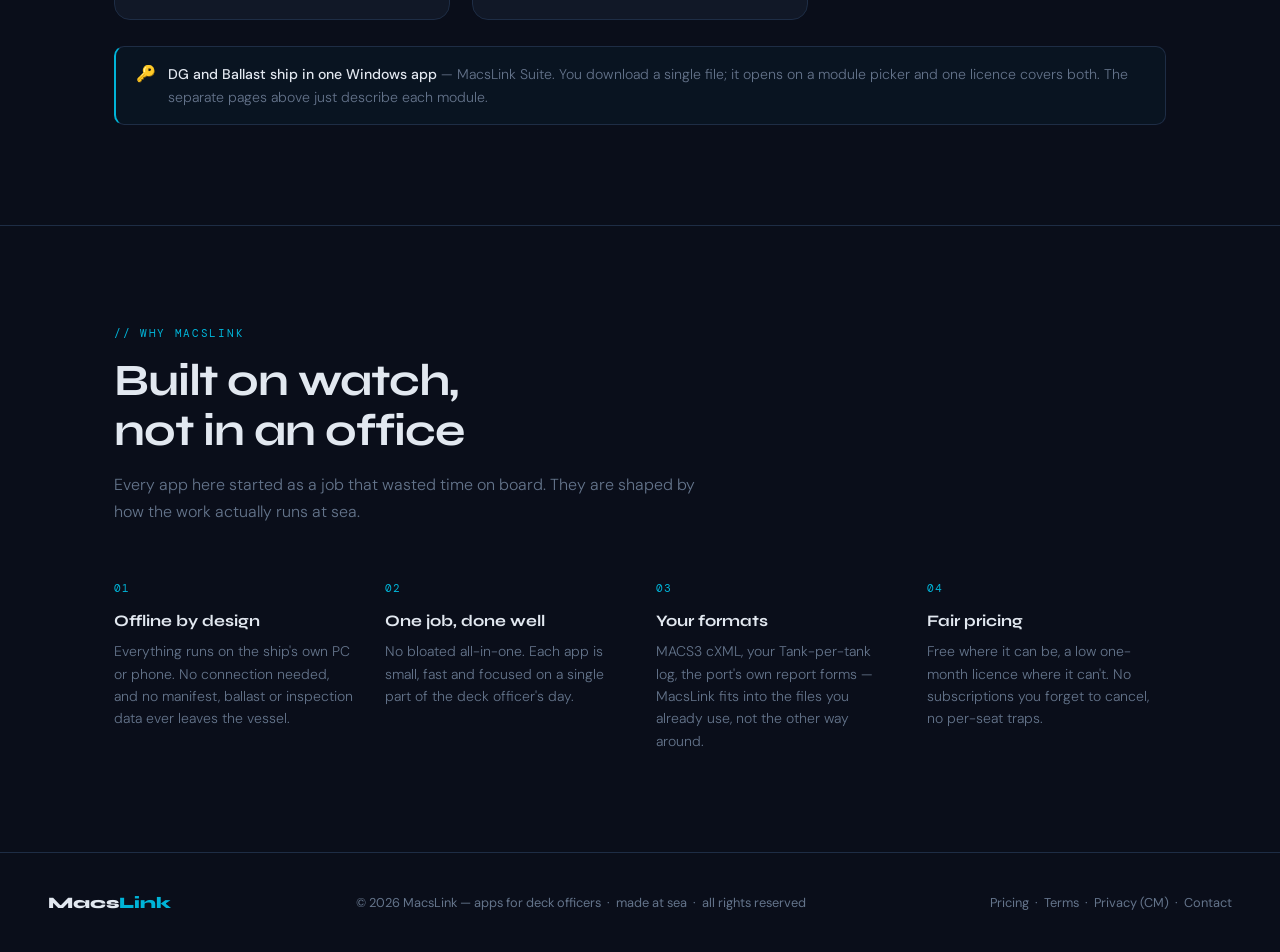
==== commit b2877521: "Rebrand site to MacsLink (macslink.eu): full-width masthead, 5 separate apps, new pricing - Full-wid" ====
--- a/index.html
+++ b/index.html
@@ -3,101 +3,215 @@
 <head>
 <meta charset="UTF-8">
 <meta name="viewport" content="width=device-width, initial-scale=1.0">
-<title>MACSLink — Maritime Cargo Software</title>
-<meta name="description" content="MACSLink — maritime cargo software: MACSLink DG (dangerous goods manifest to MACS3) and MacsLink CM (container operations on Android).">
+<title>MacsLink — Apps for deck officers, made at sea</title>
+<meta name="description" content="MacsLink builds practical apps for deck officers: Container Manager, DG manifest correlation, Ballast water log, onboard Inspect and Slop Chest. Made at sea.">
+<link rel="canonical" href="https://macslink.eu/">
+<meta property="og:title" content="MacsLink — Apps for deck officers">
+<meta property="og:description" content="Container Manager, DG, Ballast, Inspect and Slop Chest — practical shipboard apps, made at sea.">
+<meta property="og:image" content="https://macslink.eu/banner.png">
+<meta property="og:url" content="https://macslink.eu/">
 <link rel="icon" type="image/png" href="favicon.png">
-<link rel="shortcut icon" href="favicon.png">
+<link rel="apple-touch-icon" href="favicon_180.png">
 <link href="https://fonts.googleapis.com/css2?family=Syne:wght@400;600;700;800&family=DM+Mono:wght@300;400;500&family=DM+Sans:wght@300;400;500&display=swap" rel="stylesheet">
 <link rel="stylesheet" href="style.css">
 </head>
 <body>
 
-<!-- NAV -->
-<nav>
-  <div class="nav-logo"><a href="index.html">MACS<span>Link</span></a></div>
-  <div class="nav-links">
-    <a href="dg.html">MACSLink DG</a>
-    <a href="pricing.html">Pricing</a>
-    <a href="cm.html">MacsLink CM</a>
-    <a href="terms.html">Terms</a>
-    <a href="contact.html">Contact</a>
-    <a href="https://macslink.lemonsqueezy.com" class="nav-cta">Download Free</a>
-  </div>
-</nav>
+<!-- MASTHEAD orizontal (vapor + valuri animate · hub · MacsLink · 5 iconite) -->
+<header class="mast">
+  <svg class="ship" viewBox="0 0 170 104" role="img" aria-label="MacsLink">
+    <!-- containere -->
+    <rect x="58" y="40" width="20" height="13" rx="1.5" fill="#e8821e"/>
+    <rect x="80" y="40" width="20" height="13" rx="1.5" fill="#17a2a8"/>
+    <rect x="102" y="40" width="20" height="13" rx="1.5" fill="#2f7fd1"/>
+    <rect x="69" y="26" width="20" height="13" rx="1.5" fill="#2fa84f"/>
+    <rect x="91" y="26" width="20" height="13" rx="1.5" fill="#e8821e"/>
+    <!-- cos -->
+    <rect x="126" y="22" width="13" height="31" rx="2" fill="#13324a"/>
+    <rect x="128.5" y="27" width="8" height="5" rx="1" fill="#f5f9fc"/>
+    <!-- coca -->
+    <path d="M34 54 H150 L135 74 H49 Z" fill="#13324a"/>
+    <!-- valuri animate -->
+    <g>
+      <path class="wave" d="M-40 86 q9 -6 18 0 t18 0 t18 0 t18 0 t18 0 t18 0 t18 0 t18 0 t18 0 t18 0 t18 0 t18 0 t18 0 t18 0 t18 0 t18 0 t18 0 t18 0 t18 0"
+            fill="none" stroke="#17a2a8" stroke-width="3.2" stroke-linecap="round"/>
+      <path class="wave w2" d="M-40 95 q9 -6 18 0 t18 0 t18 0 t18 0 t18 0 t18 0 t18 0 t18 0 t18 0 t18 0 t18 0 t18 0 t18 0 t18 0 t18 0 t18 0 t18 0 t18 0 t18 0"
+            fill="none" stroke="#2f7fd1" stroke-width="3.2" stroke-linecap="round"/>
+    </g>
+  </svg>
+
+  <a class="hub" href="index.html" aria-label="MacsLink home"><img src="icons/icon_hub_512.png" alt="MacsLink"></a>
+
+  <div class="brand">
+    <div class="wm">Macs<b>Link</b></div>
+    <div class="tag">Apps for deck officers · made at sea</div>
+  </div>
+
+  <div class="spacer"></div>
+
+  <div class="apps" role="navigation" aria-label="Apps">
+    <a href="cm.html"><img src="icons/icon_cm_512.png" alt=""><span>Container<br>Manager</span></a>
+    <a href="dg.html"><img src="icons/icon_dg_512.png" alt=""><span>DG</span></a>
+    <a href="ballast.html"><img src="icons/icon_ballast_512.png" alt=""><span>Ballast</span></a>
+    <a href="inspect.html"><img src="icons/icon_inspect_512.png" alt=""><span>Inspect</span></a>
+    <a href="slop.html"><img src="icons/icon_slop_512.png" alt=""><span>Slop<br>Chest</span></a>
+  </div>
+</header>
+<div class="util">
+  <a href="#apps">Apps</a>
+  <a href="pricing.html">Pricing</a>
+  <a href="contact.html">Contact</a>
+  <a class="dl" href="https://github.com/macslink-dev/macslink.xyz/releases/latest/download/MACSLink_Suite.exe">⬇ Download</a>
+</div>
 
 <!-- HERO -->
-<div class="hero">
-  <div>
-    <div class="hero-badge">v2.2 — Now Available</div>
-    <h1>
-      <span class="block">Dangerous Goods</span>
-      <span class="block accent">Manifest Processing</span>
-      <span class="block">Made Simple.</span>
-    </h1>
-    <p class="hero-sub">
-      MACSLink DG is a desktop application that processes dangerous goods cargo manifests and synchronizes data with MACS3 — instantly, accurately, and without manual entry.
-    </p>
-    <div class="hero-actions">
-      <a href="https://macslink.lemonsqueezy.com" class="btn-primary">Download Free Trial</a>
-      <a href="pricing.html" class="btn-secondary">View Pricing</a>
-    </div>
-    <div class="hero-image" style="margin-top: 64px; animation: fadeUp 0.6s 0.4s ease both;">
-      <img src="hero.jpg" alt="MACSLink DG — PDF Manifest to MACS3 cXML"
-        style="width: 100%; max-width: 600px; border-radius: 16px;
-               border: 1px solid rgba(0,180,216,0.2);
-               box-shadow: 0 24px 80px rgba(0,119,182,0.25);">
-    </div>
+<div class="hero-suite" style="padding-top:64px">
+  <p class="lead" style="font-size:1.15rem">
+    Practical Windows and Android tools for the jobs that eat the watch — dangerous-goods manifests, ballast logs, the bay plan, inspections and the slop chest. <b>No cloud, no account — your data stays on board.</b>
+  </p>
+  <div class="hero-ctas">
+    <a href="#apps" class="btn-primary">See the apps</a>
+    <a href="https://github.com/macslink-dev/macslink.xyz/releases/latest/download/MACSLink_Suite.exe" class="btn-secondary">Download MacsLink Suite</a>
   </div>
 </div>
-
 
 <div class="divider"></div>
 
 <!-- STATS -->
 <div class="stats">
   <div class="stat">
-    <div class="stat-num">PDF</div>
-    <div class="stat-label">Manifest Input</div>
-  </div>
-  <div class="stat">
-    <div class="stat-num">cXML</div>
-    <div class="stat-label">MACS3 Output</div>
-  </div>
-  <div class="stat">
-    <div class="stat-num">10s</div>
-    <div class="stat-label">Processing Time</div>
+    <div class="stat-num">5</div>
+    <div class="stat-label">Shipboard Apps</div>
+  </div>
+  <div class="stat">
+    <div class="stat-num">0</div>
+    <div class="stat-label">Cloud · Offline</div>
+  </div>
+  <div class="stat">
+    <div class="stat-num">Win</div>
+    <div class="stat-label">+ Android</div>
+  </div>
+  <div class="stat">
+    <div class="stat-num">⚓</div>
+    <div class="stat-label">Made at Sea</div>
   </div>
 </div>
 
-
-<!-- PRODUSELE -->
+<!-- APPS -->
+<section id="apps">
+  <div class="section-tag">// The MacsLink apps</div>
+  <h2>Five tools for the<br>deck department</h2>
+  <p class="section-desc">Each one does a single job well and runs entirely on your machine. Pick what you need.</p>
+
+  <div class="appgrid">
+
+    <a class="app c-cm" href="cm.html">
+      <div class="app-head">
+        <img src="icons/icon_cm_512.png" alt="">
+        <div>
+          <div class="app-name">Container Manager</div>
+          <div class="app-plat">Android · Google Play</div>
+        </div>
+      </div>
+      <p>Work the discharge and load on your phone, bay by bay, from the BAPLIE plan — DG, reefers, cranes, restows and watch-handover reports. Retire the printed bay plan and the pen.</p>
+      <div class="app-foot"><span class="app-badge soon">Coming soon</span><span class="app-go">Details →</span></div>
+    </a>
+
+    <a class="app c-dg" href="dg.html">
+      <div class="app-head">
+        <img src="icons/icon_dg_512.png" alt="">
+        <div>
+          <div class="app-name">DG</div>
+          <div class="app-plat">Windows</div>
+        </div>
+      </div>
+      <p>Reconcile your dangerous-goods PDF manifest against the MACS3 cXML plan: gross weight, NEC, emergency phone and flash point written back, stowage and signature stamped on the PDF, every mismatch audited. CMA &amp; COSCO formats.</p>
+      <div class="app-foot"><span class="app-badge ok">Available</span><span class="app-go">Details →</span></div>
+    </a>
+
+    <a class="app c-ballast" href="ballast.html">
+      <div class="app-head">
+        <img src="icons/icon_ballast_512.png" alt="">
+        <div>
+          <div class="app-name">Ballast</div>
+          <div class="app-plat">Windows</div>
+        </div>
+      </div>
+      <p>A visual tank-per-tank ballast log. Drag water between the sea and your tanks on a plan of the vessel; levels, the Excel log and the port reports stay in step. Operations-by-day summary for the Record Book.</p>
+      <div class="app-foot"><span class="app-badge ok">Available</span><span class="app-go">Details →</span></div>
+    </a>
+
+    <a class="app c-inspect" href="inspect.html">
+      <div class="app-head">
+        <img src="icons/icon_inspect_512.png" alt="">
+        <div>
+          <div class="app-name">Inspect</div>
+          <div class="app-plat">Windows · Android</div>
+        </div>
+      </div>
+      <p>Rounds and inspections by category — mooring, cranes, holds, hatch covers, pilot ladders, gangway and more. Record findings, attach photos, export a clean report. Free.</p>
+      <div class="app-foot"><span class="app-badge soon">Coming soon</span><span class="app-go">Details →</span></div>
+    </a>
+
+    <a class="app c-slop" href="slop.html">
+      <div class="app-head">
+        <img src="icons/icon_slop_512.png" alt="">
+        <div>
+          <div class="app-name">Slop Chest</div>
+          <div class="app-plat">Windows · Android</div>
+        </div>
+      </div>
+      <p>Run the ship's store without the paperwork: stock, prices, crew purchases and balances, with a clean statement at the end of the month. Simple, offline, built for the bond book.</p>
+      <div class="app-foot"><span class="app-badge soon">Coming soon</span><span class="app-go">Details →</span></div>
+    </a>
+
+  </div>
+
+  <div class="note-oneapp">
+    <span class="ico">🔑</span>
+    <p><b>DG and Ballast ship in one Windows app</b> — MacsLink Suite. You download a single file; it opens on a module picker and one licence covers both. The separate pages above just describe each module.</p>
+  </div>
+</section>
+
+<div class="divider"></div>
+
+<!-- WHY -->
 <section>
-  <div class="section-tag">// Products</div>
-  <h2>Two Tools,<br>One Ship</h2>
-  <p class="section-desc">Software made on board, for the people who run cargo operations.</p>
-  <div class="products-grid">
-    <a class="product-card" href="dg.html">
-      <div class="price-tag">WINDOWS</div>
-      <h3>MACSLink DG</h3>
-      <p>Dangerous goods PDF manifest to MACS3 cXML in seconds — no manual entry, fully offline.</p>
-      <span class="more">See MACSLink DG →</span>
-    </a>
-    <a class="product-card" href="cm.html">
-      <div class="price-tag">ANDROID · GOOGLE PLAY</div>
-      <h3>MacsLink CM</h3>
-      <p>Discharge and loading on your phone, bay by bay, from the BAPLIE plan — DG, reefers, cranes, restows and reports.</p>
-      <span class="more">See MacsLink CM →</span>
-    </a>
+  <div class="section-tag">// Why MacsLink</div>
+  <h2>Built on watch,<br>not in an office</h2>
+  <p class="section-desc">Every app here started as a job that wasted time on board. They are shaped by how the work actually runs at sea.</p>
+  <div class="steps">
+    <div class="step">
+      <h3>Offline by design</h3>
+      <p>Everything runs on the ship's own PC or phone. No connection needed, and no manifest, ballast or inspection data ever leaves the vessel.</p>
+    </div>
+    <div class="step">
+      <h3>One job, done well</h3>
+      <p>No bloated all-in-one. Each app is small, fast and focused on a single part of the deck officer's day.</p>
+    </div>
+    <div class="step">
+      <h3>Your formats</h3>
+      <p>MACS3 cXML, your Tank-per-tank log, the port's own report forms — MacsLink fits into the files you already use, not the other way around.</p>
+    </div>
+    <div class="step">
+      <h3>Fair pricing</h3>
+      <p>Free where it can be, a low one-month licence where it can't. No subscriptions you forget to cancel, no per-seat traps.</p>
+    </div>
   </div>
 </section>
 
 <!-- FOOTER -->
 <footer>
-  <div class="footer-logo">MACS<span>Link</span></div>
-  <p>© 2026 MACSLink &nbsp;·&nbsp; by Alexandru &nbsp;·&nbsp; All rights reserved</p>
-  <p><a href="terms.html" style="color: var(--muted); text-decoration: none;">Terms & Conditions</a>
-    &nbsp;·&nbsp; <a href="macslink-cm-privacy.html" style="color: var(--muted); text-decoration: none;">MacsLink CM Privacy Policy</a></p>
+  <div class="footer-logo">Macs<span>Link</span></div>
+  <p>© 2026 MacsLink — apps for deck officers &nbsp;·&nbsp; made at sea &nbsp;·&nbsp; all rights reserved</p>
+  <p>
+    <a href="pricing.html" style="color: var(--muted); text-decoration: none;">Pricing</a> &nbsp;·&nbsp;
+    <a href="terms.html" style="color: var(--muted); text-decoration: none;">Terms</a> &nbsp;·&nbsp;
+    <a href="macslink-cm-privacy.html" style="color: var(--muted); text-decoration: none;">Privacy (CM)</a> &nbsp;·&nbsp;
+    <a href="contact.html" style="color: var(--muted); text-decoration: none;">Contact</a>
+  </p>
 </footer>
 
+<script src="js/masthead.js" defer></script>
 </body>
 </html>
--- a/style.css
+++ b/style.css
@@ -10,6 +10,7 @@
     --text: #e2e8f0;
     --muted: #64748b;
     --warning: #f59e0b;
+    --ballast: #22d3ee;
   }
 
   * { margin: 0; padding: 0; box-sizing: border-box; }
@@ -69,7 +70,7 @@
 
   nav a:hover { color: var(--text); }
 
-  .nav-links { display: flex; gap: 32px; align-items: center; }
+  .nav-links { display: flex; gap: 28px; align-items: center; }
 
   .nav-cta {
     background: var(--accent);
@@ -80,49 +81,6 @@
   }
 
   .nav-cta:hover { background: #00c8f0 !important; color: var(--navy) !important; }
-
-  .nav-logo a { color: var(--text); text-decoration: none; }
-  nav a.active { color: var(--text); border-bottom: 2px solid var(--accent); padding-bottom: 4px; }
-
-  /* prima secțiune de pe o pagină: loc pentru bara fixă */
-  section.page-first { padding-top: 150px; }
-
-  /* ── PAGINA DE START: cele două produse ── */
-  .products-grid {
-    display: grid;
-    grid-template-columns: repeat(auto-fit, minmax(320px, 1fr));
-    gap: 24px;
-  }
-
-  .product-card {
-    display: block;
-    background: var(--panel);
-    border: 1px solid var(--border);
-    border-radius: 16px;
-    padding: 36px 32px;
-    text-decoration: none;
-    color: var(--text);
-    transition: border-color 0.2s, transform 0.2s;
-  }
-
-  .product-card:hover { border-color: var(--accent); transform: translateY(-2px); }
-
-  .product-card h3 {
-    font-family: 'Syne', sans-serif;
-    font-size: 1.3rem;
-    font-weight: 700;
-    margin: 4px 0 10px;
-  }
-
-  .product-card p {
-    color: var(--muted);
-    font-size: 0.9rem;
-    line-height: 1.6;
-    font-weight: 300;
-    margin-bottom: 20px;
-  }
-
-  .product-card .more { color: var(--accent); font-family: 'DM Mono', monospace; font-size: 0.8rem; }
 
   /* ── HERO ── */
   .hero {
@@ -144,6 +102,7 @@
     transform: translateX(-50%);
     width: 600px;
     height: 600px;
+    max-width: 100vw;
     background: radial-gradient(ellipse, rgba(0,119,182,0.12) 0%, transparent 70%);
     pointer-events: none;
   }
@@ -193,12 +152,14 @@
   .hero-sub {
     font-size: 1.125rem;
     color: var(--muted);
-    max-width: 540px;
+    max-width: 600px;
     margin: 0 auto 48px;
     line-height: 1.7;
     font-weight: 300;
     animation: fadeUp 0.6s 0.2s ease both;
   }
+
+  .hero-sub b { color: var(--text); font-weight: 500; }
 
   .hero-actions {
     display: flex;
@@ -243,6 +204,43 @@
     color: var(--accent);
   }
 
+  /* hero: two module visuals side by side */
+  .hero-images {
+    margin-top: 64px;
+    display: grid;
+    grid-template-columns: 1fr 1fr;
+    gap: 24px;
+    max-width: 960px;
+    margin-left: auto;
+    margin-right: auto;
+    align-items: start;
+    animation: fadeUp 0.6s 0.4s ease both;
+  }
+
+  .hero-images figure { margin: 0; }
+
+  .hero-images img {
+    width: 100%;
+    aspect-ratio: 4 / 3;
+    object-fit: contain;
+    background: #050a14;
+    display: block;
+    border-radius: 16px;
+    border: 1px solid rgba(0,180,216,0.2);
+    box-shadow: 0 24px 80px rgba(0,119,182,0.25);
+  }
+
+  .hero-images figcaption {
+    margin-top: 10px;
+    font-family: 'DM Mono', monospace;
+    font-size: 0.72rem;
+    color: var(--muted);
+    letter-spacing: 0.06em;
+    text-transform: uppercase;
+  }
+
+  .hero-images figcaption b { color: var(--accent); font-weight: 500; }
+
   @keyframes fadeUp {
     from { opacity: 0; transform: translateY(20px); }
     to { opacity: 1; transform: translateY(0); }
@@ -253,7 +251,7 @@
     position: relative;
     z-index: 1;
     display: grid;
-    grid-template-columns: repeat(3, 1fr);
+    grid-template-columns: repeat(4, 1fr);
     gap: 1px;
     background: var(--border);
     border-top: 1px solid var(--border);
@@ -309,14 +307,152 @@
     line-height: 1.1;
   }
 
+  h2 .accent { color: var(--accent); }
+
   .section-desc {
     color: var(--muted);
     font-size: 1rem;
     line-height: 1.7;
-    max-width: 540px;
+    max-width: 600px;
     margin-bottom: 56px;
     font-weight: 300;
   }
+
+  .section-desc b { color: var(--text); font-weight: 500; }
+
+  /* ── SUITE: MODULE CARDS ── */
+  .module-grid {
+    display: grid;
+    grid-template-columns: repeat(auto-fit, minmax(320px, 1fr));
+    gap: 24px;
+  }
+
+  .module-card {
+    position: relative;
+    background: var(--panel);
+    border: 1px solid var(--border);
+    border-radius: 16px;
+    padding: 36px 32px 32px;
+    overflow: hidden;
+    transition: border-color 0.2s, transform 0.2s;
+    display: flex;
+    flex-direction: column;
+  }
+
+  .module-card:hover {
+    border-color: rgba(0,180,216,0.35);
+    transform: translateY(-2px);
+  }
+
+  .module-card::before {
+    content: '';
+    position: absolute;
+    top: 0; left: 0; right: 0;
+    height: 2px;
+    background: linear-gradient(90deg, var(--accent2), var(--accent));
+  }
+
+  .module-card.ballast::before {
+    background: linear-gradient(90deg, var(--accent), var(--ballast));
+  }
+
+  .module-head {
+    display: flex;
+    align-items: center;
+    gap: 14px;
+    margin-bottom: 18px;
+  }
+
+  .module-icon {
+    width: 48px; height: 48px;
+    flex-shrink: 0;
+    background: rgba(0,180,216,0.08);
+    border: 1px solid rgba(0,180,216,0.2);
+    border-radius: 12px;
+    display: flex;
+    align-items: center;
+    justify-content: center;
+    font-size: 1.35rem;
+  }
+
+  .module-card h3 {
+    font-family: 'Syne', sans-serif;
+    font-size: 1.3rem;
+    font-weight: 700;
+    letter-spacing: -0.4px;
+  }
+
+  .module-kicker {
+    font-family: 'DM Mono', monospace;
+    font-size: 0.68rem;
+    color: var(--accent);
+    letter-spacing: 0.1em;
+    text-transform: uppercase;
+    margin-top: 2px;
+  }
+
+  .module-card > p {
+    color: var(--muted);
+    font-size: 0.9rem;
+    line-height: 1.7;
+    font-weight: 300;
+    margin-bottom: 20px;
+  }
+
+  .module-list {
+    list-style: none;
+    margin-bottom: 24px;
+    flex: 1;
+  }
+
+  .module-list li {
+    font-size: 0.86rem;
+    color: var(--muted);
+    padding: 8px 0;
+    border-bottom: 1px solid var(--border);
+    display: flex;
+    gap: 10px;
+    font-weight: 300;
+    line-height: 1.5;
+  }
+
+  .module-list li::before {
+    content: '→';
+    color: var(--accent);
+    flex-shrink: 0;
+  }
+
+  .module-link {
+    color: var(--accent);
+    font-family: 'DM Mono', monospace;
+    font-size: 0.8rem;
+    text-decoration: none;
+  }
+
+  .module-link:hover { text-decoration: underline; }
+
+  .suite-note {
+    margin-top: 28px;
+    display: flex;
+    gap: 14px;
+    align-items: flex-start;
+    background: rgba(0,180,216,0.04);
+    border: 1px solid var(--border);
+    border-left: 2px solid var(--accent);
+    border-radius: 10px;
+    padding: 18px 22px;
+  }
+
+  .suite-note .ico { font-size: 1.15rem; line-height: 1.5; }
+
+  .suite-note p {
+    color: var(--muted);
+    font-size: 0.88rem;
+    line-height: 1.7;
+    font-weight: 300;
+  }
+
+  .suite-note b { color: var(--text); font-weight: 500; }
 
   /* ── FEATURES ── */
   .features-grid {
@@ -364,6 +500,86 @@
     line-height: 1.6;
     font-weight: 300;
   }
+
+  /* ── BALLAST SPLIT (visual + transfer modes) ── */
+  .ballast-split {
+    display: grid;
+    grid-template-columns: 1fr 1fr;
+    gap: 40px;
+    align-items: center;
+    margin-bottom: 56px;
+  }
+
+  .ballast-split img {
+    width: 100%;
+    display: block;
+    border-radius: 16px;
+    border: 1px solid rgba(34,211,238,0.25);
+    box-shadow: 0 24px 80px rgba(0,119,182,0.25);
+  }
+
+  .modes {
+    display: flex;
+    flex-direction: column;
+    gap: 14px;
+  }
+
+  .mode {
+    display: grid;
+    grid-template-columns: 140px 1fr;
+    gap: 16px;
+    align-items: center;
+    background: var(--panel);
+    border: 1px solid var(--border);
+    border-radius: 12px;
+    padding: 16px 18px;
+  }
+
+  .mode-route {
+    font-family: 'DM Mono', monospace;
+    font-size: 0.78rem;
+    font-weight: 500;
+    padding: 6px 10px;
+    border-radius: 6px;
+    text-align: center;
+    white-space: nowrap;
+  }
+
+  .mode-in   .mode-route { background: rgba(30,136,229,0.14); color: #64b5f6; border: 1px solid rgba(30,136,229,0.35); }
+  .mode-out  .mode-route { background: rgba(230,126,34,0.14); color: #f0a35e; border: 1px solid rgba(230,126,34,0.35); }
+  .mode-tr   .mode-route { background: rgba(126,87,194,0.16); color: #b39ddb; border: 1px solid rgba(126,87,194,0.4); }
+
+  .mode h4 {
+    font-family: 'Syne', sans-serif;
+    font-size: 0.95rem;
+    font-weight: 700;
+    margin-bottom: 4px;
+  }
+
+  .mode p {
+    color: var(--muted);
+    font-size: 0.82rem;
+    line-height: 1.55;
+    font-weight: 300;
+  }
+
+  .wip {
+    display: inline-block;
+    font-family: 'DM Mono', monospace;
+    font-size: 0.62rem;
+    letter-spacing: 0.08em;
+    text-transform: uppercase;
+    color: var(--warning);
+    background: rgba(245,158,11,0.1);
+    border: 1px solid rgba(245,158,11,0.35);
+    border-radius: 4px;
+    padding: 2px 6px;
+    margin-left: 6px;
+    vertical-align: middle;
+    white-space: nowrap;
+  }
+
+  .howto-note.wip-note { border-left-color: var(--warning); }
 
   /* ── HOW IT WORKS ── */
   .steps {
@@ -399,6 +615,244 @@
     font-size: 0.875rem;
     line-height: 1.6;
     font-weight: 300;
+  }
+
+  .steps-label {
+    font-family: 'DM Mono', monospace;
+    font-size: 0.72rem;
+    color: var(--text);
+    letter-spacing: 0.1em;
+    text-transform: uppercase;
+    margin: 0 0 24px;
+    display: flex;
+    align-items: center;
+    gap: 10px;
+  }
+
+  .steps-label::after {
+    content: '';
+    flex: 1;
+    height: 1px;
+    background: var(--border);
+  }
+
+  .steps + .steps-label { margin-top: 56px; }
+
+  /* ── HOW TO USE ── */
+  .howto {
+    display: flex;
+    flex-direction: column;
+    gap: 0;
+    margin-top: 8px;
+  }
+
+  .howto-step {
+    position: relative;
+    display: grid;
+    grid-template-columns: 64px 1fr;
+    gap: 28px;
+    padding: 0 0 40px 0;
+  }
+
+  .howto-step:last-child { padding-bottom: 0; }
+
+  /* connecting vertical line */
+  .howto-step::before {
+    content: '';
+    position: absolute;
+    left: 31px;
+    top: 52px;
+    bottom: -8px;
+    width: 1px;
+    background: linear-gradient(var(--border), rgba(30,45,69,0.2));
+  }
+
+  .howto-step:last-child::before { display: none; }
+
+  .howto-num {
+    width: 64px;
+    height: 64px;
+    flex-shrink: 0;
+    border-radius: 16px;
+    background: var(--panel);
+    border: 1px solid var(--border);
+    display: flex;
+    align-items: center;
+    justify-content: center;
+    font-family: 'Syne', sans-serif;
+    font-size: 1.5rem;
+    font-weight: 800;
+    color: var(--accent);
+    position: relative;
+    z-index: 1;
+  }
+
+  .howto-body { padding-top: 6px; min-width: 0; }
+
+  .howto-body h3 {
+    font-family: 'Syne', sans-serif;
+    font-size: 1.15rem;
+    font-weight: 700;
+    letter-spacing: -0.3px;
+    margin-bottom: 10px;
+  }
+
+  .howto-body p {
+    color: var(--muted);
+    font-size: 0.9rem;
+    line-height: 1.7;
+    font-weight: 300;
+    max-width: 620px;
+  }
+
+  .howto-body p + p { margin-top: 10px; }
+
+  /* inline button-label chips that mirror the app UI */
+  .ui {
+    font-family: 'DM Mono', monospace;
+    font-size: 0.8rem;
+    color: var(--accent);
+    background: rgba(0,180,216,0.08);
+    border: 1px solid rgba(0,180,216,0.2);
+    border-radius: 5px;
+    padding: 2px 7px;
+    white-space: nowrap;
+  }
+
+  .howto-note {
+    margin-top: 14px;
+    display: flex;
+    gap: 10px;
+    align-items: flex-start;
+    background: rgba(0,180,216,0.04);
+    border: 1px solid var(--border);
+    border-left: 2px solid var(--accent);
+    border-radius: 8px;
+    padding: 12px 16px;
+    max-width: 620px;
+  }
+
+  .howto-note span {
+    font-size: 0.82rem;
+    color: var(--muted);
+    line-height: 1.6;
+    font-weight: 300;
+  }
+
+  .howto-note b { color: var(--text); font-weight: 500; }
+
+  /* module switch header inside How to Use */
+  .howto-module {
+    margin: 72px 0 8px;
+    padding-top: 40px;
+    border-top: 1px dashed var(--border);
+  }
+
+  .howto-module:first-of-type { margin-top: 0; padding-top: 0; border-top: 0; }
+
+  .howto-module h3 {
+    font-family: 'Syne', sans-serif;
+    font-size: 1.5rem;
+    font-weight: 800;
+    letter-spacing: -0.5px;
+  }
+
+  .howto-module h3 span { color: var(--accent); }
+
+  .howto-module p {
+    color: var(--muted);
+    font-size: 0.9rem;
+    font-weight: 300;
+    margin-top: 6px;
+    max-width: 640px;
+    line-height: 1.7;
+  }
+
+  /* phase header — names which app you're working in */
+  .howto-phase {
+    display: flex;
+    align-items: baseline;
+    gap: 14px;
+    flex-wrap: wrap;
+    margin: 52px 0 30px;
+    padding-bottom: 16px;
+    border-bottom: 1px solid var(--border);
+  }
+
+  .howto-phase-tag {
+    font-family: 'DM Mono', monospace;
+    font-size: 0.7rem;
+    letter-spacing: 0.1em;
+    color: var(--navy);
+    background: var(--accent);
+    padding: 4px 9px;
+    border-radius: 5px;
+    font-weight: 500;
+  }
+
+  .howto-phase h3 {
+    font-family: 'Syne', sans-serif;
+    font-size: 1.2rem;
+    font-weight: 700;
+    letter-spacing: -0.3px;
+  }
+
+  .howto-phase .app {
+    font-family: 'DM Mono', monospace;
+    font-size: 0.72rem;
+    color: var(--muted);
+    margin-left: auto;
+    white-space: nowrap;
+  }
+
+  .howto-phase .app b { color: var(--accent); font-weight: 500; }
+
+  .howto-setup {
+    display: flex;
+    gap: 12px;
+    align-items: flex-start;
+    background: var(--panel);
+    border: 1px solid var(--border);
+    border-radius: 12px;
+    padding: 20px 24px;
+    margin: 24px 0 8px;
+    max-width: 760px;
+  }
+
+  .howto-setup .ico { font-size: 1.1rem; line-height: 1.5; }
+
+  .howto-setup p {
+    color: var(--muted);
+    font-size: 0.875rem;
+    line-height: 1.7;
+    font-weight: 300;
+  }
+
+  .howto-setup b { color: var(--text); font-weight: 500; }
+
+  .howto-shot {
+    display: inline-block;
+    margin-top: 18px;
+    border: 1px solid var(--border);
+    border-radius: 10px;
+    overflow: hidden;
+    box-shadow: 0 12px 32px rgba(0,0,0,0.35);
+    transition: border-color 0.2s, transform 0.2s;
+    line-height: 0;
+    max-width: 100%;
+  }
+
+  .howto-shot:hover {
+    border-color: rgba(0,180,216,0.4);
+    transform: translateY(-2px);
+  }
+
+  .howto-shot img {
+    display: block;
+    max-width: min(560px, 100%);
+    max-height: 440px;
+    width: auto;
+    height: auto;
   }
 
   /* ── PRICING ── */
@@ -545,7 +999,45 @@
     color: var(--muted);
     font-size: 0.8rem;
     font-family: 'DM Mono', monospace;
-  }
+    line-height: 1.8;
+  }
+
+  .trial-howto {
+    margin-top: 20px;
+    background: rgba(0,180,216,0.04);
+    border: 1px solid var(--border);
+    border-left: 2px solid var(--accent);
+    border-radius: 10px;
+    padding: 16px 18px;
+  }
+
+  .trial-howto-title {
+    font-family: 'DM Mono', monospace;
+    font-size: 0.7rem;
+    color: var(--accent);
+    letter-spacing: 0.1em;
+    text-transform: uppercase;
+    margin-bottom: 10px;
+  }
+
+  .trial-howto ol {
+    padding-left: 18px;
+    display: flex;
+    flex-direction: column;
+    gap: 8px;
+  }
+
+  .trial-howto li {
+    color: var(--muted);
+    font-size: 0.8rem;
+    line-height: 1.6;
+    font-weight: 300;
+  }
+
+  .trial-howto .ui { white-space: normal; font-size: 0.74rem; }
+
+  .trial-howto a { color: var(--accent); text-decoration: none; font-family: 'DM Mono', monospace; overflow-wrap: anywhere; }
+  .trial-howto a:hover { text-decoration: underline; }
 
   /* ── TERMS ── */
   .terms-box {
@@ -649,6 +1141,77 @@
     position: relative;
     z-index: 1;
   }
+
+  @media (max-width: 900px) {
+    .nav-links { gap: 18px; }
+    .ballast-split { grid-template-columns: 1fr; }
+    .stats { grid-template-columns: repeat(2, 1fr); }
+  }
+
+  @media (max-width: 768px) {
+    nav { padding: 16px 24px; }
+    .nav-links { display: none; }
+    .hero-images { grid-template-columns: 1fr; }
+    section { padding: 72px 16px; }
+    .contact-grid { grid-template-columns: 1fr; }
+    .terms-box { padding: 28px; }
+    .mode { grid-template-columns: 1fr; gap: 10px; }
+    .mode-route { justify-self: start; }
+    .howto-step { grid-template-columns: 48px 1fr; gap: 18px; }
+    .howto-num { width: 48px; height: 48px; font-size: 1.2rem; border-radius: 12px; }
+    .howto-step::before { left: 23px; top: 40px; }
+    .howto-phase .app { margin-left: 0; }
+    footer { padding: 32px 24px; }
+  }
+
+  @media (max-width: 480px) {
+    .stats { grid-template-columns: 1fr; }
+    .module-grid, .features-grid, .pricing-grid { grid-template-columns: 1fr; }
+  }
+
+  /* ── PAGINI SEPARATE ── */
+  .nav-logo a { color: var(--text); text-decoration: none; }
+  .nav-links { align-items: center; }
+  nav a.active { color: var(--text); border-bottom: 2px solid var(--accent); padding-bottom: 4px; }
+  section.page-first { padding-top: 48px; }
+  section[id] { scroll-margin-top: 80px; }
+
+  /* ── PAGINA DE START: cele două produse ── */
+  .products-grid {
+    display: grid;
+    grid-template-columns: repeat(auto-fit, minmax(320px, 1fr));
+    gap: 24px;
+  }
+
+  .product-card {
+    display: block;
+    background: var(--panel);
+    border: 1px solid var(--border);
+    border-radius: 16px;
+    padding: 36px 32px;
+    text-decoration: none;
+    color: var(--text);
+    transition: border-color 0.2s, transform 0.2s;
+  }
+
+  .product-card:hover { border-color: var(--accent); transform: translateY(-2px); }
+
+  .product-card h3 {
+    font-family: 'Syne', sans-serif;
+    font-size: 1.3rem;
+    font-weight: 700;
+    margin: 4px 0 10px;
+  }
+
+  .product-card p {
+    color: var(--muted);
+    font-size: 0.9rem;
+    line-height: 1.6;
+    font-weight: 300;
+    margin-bottom: 20px;
+  }
+
+  .product-card .more { color: var(--accent); font-family: 'DM Mono', monospace; font-size: 0.8rem; }
 
   /* ── MACSLINK CM (Android) ── */
   .cm-wrap {
@@ -759,15 +1322,111 @@
 
   .cm-note a, .cm-plans a { color: var(--accent); text-decoration: none; }
 
+
   @media (max-width: 768px) {
+    nav { padding: 12px 16px; flex-wrap: wrap; gap: 10px; }
+    .nav-links { display: flex; gap: 16px; width: 100%; overflow-x: auto; white-space: nowrap; padding-bottom: 4px; }
+    .nav-cta { padding: 6px 14px; }
+    section.page-first { padding-top: 48px; }
+    .hero { padding-top: 160px; }
     .cm-wrap { grid-template-columns: 1fr; }
-    nav { padding: 12px 16px; flex-wrap: wrap; gap: 10px; }
-    .nav-links { gap: 16px; width: 100%; overflow-x: auto; white-space: nowrap; padding-bottom: 4px; }
-    .nav-cta { padding: 6px 14px; }
-    section.page-first { padding-top: 140px; }
-    .hero { padding-top: 150px; }
-    .stats { grid-template-columns: 1fr; }
-    .contact-grid { grid-template-columns: 1fr; }
-    .terms-box { padding: 28px; }
-    footer { padding: 32px 24px; }
-  }
+  }
+
+/* ========================================================================
+   MacsLink .eu — suită de produse (adăugat nov 2026)
+   ======================================================================== */
+:root{
+  --cm:#e8821e; --dg:#2fa84f; --ballast:#2f7fd1; --inspect:#17a2a8; --slop:#7b3fbf;
+  --card:#111827; --card-line:#1e2d45;
+}
+.nav-logo a{display:inline-flex;align-items:center;gap:10px}
+.nav-logo img{height:30px;width:30px;border-radius:7px;display:block}
+
+/* HERO suită */
+.hero-suite{position:relative;z-index:1;text-align:center;padding:120px 24px 60px;max-width:1000px;margin:0 auto}
+.hero-suite .wordmark{font-family:'Syne',sans-serif;font-weight:800;font-size:clamp(3rem,9vw,5.5rem);letter-spacing:-2px;line-height:1;margin-bottom:14px;animation:fadeUp .6s .05s ease both}
+.hero-suite .wordmark b{color:var(--accent);font-weight:800}
+.hero-suite .tagline{font-family:'Syne',sans-serif;font-weight:600;font-size:clamp(1.1rem,2.6vw,1.6rem);color:var(--text);margin-bottom:18px;animation:fadeUp .6s .12s ease both}
+.hero-suite .lead{color:var(--muted);font-size:1.05rem;line-height:1.7;max-width:600px;margin:0 auto 36px;font-weight:300;animation:fadeUp .6s .18s ease both}
+.hero-suite .lead b{color:var(--text);font-weight:500}
+.hero-ctas{display:flex;gap:14px;justify-content:center;flex-wrap:wrap;animation:fadeUp .6s .24s ease both}
+
+/* rand de iconite in hero */
+.tilerow{display:flex;gap:18px;justify-content:center;flex-wrap:wrap;margin-top:56px;animation:fadeUp .6s .3s ease both}
+.tilerow a{display:flex;flex-direction:column;align-items:center;gap:10px;text-decoration:none;width:120px;transition:transform .2s}
+.tilerow a:hover{transform:translateY(-4px)}
+.tilerow img{width:72px;height:72px;border-radius:18px;box-shadow:0 10px 30px rgba(0,0,0,.35)}
+.tilerow span{font-size:.8rem;font-weight:600;color:var(--muted);letter-spacing:.02em;text-align:center}
+.tilerow a:hover span{color:var(--text)}
+
+/* grila de produse */
+.appgrid{display:grid;grid-template-columns:repeat(auto-fit,minmax(300px,1fr));gap:22px}
+.app{position:relative;display:flex;flex-direction:column;background:var(--card);border:1px solid var(--card-line);border-radius:16px;padding:26px;text-decoration:none;transition:border-color .2s,transform .2s;overflow:hidden}
+.app:hover{transform:translateY(-3px)}
+.app::before{content:'';position:absolute;top:0;left:0;right:0;height:3px;background:var(--c,var(--accent))}
+.app:hover{border-color:color-mix(in srgb,var(--c,var(--accent)) 50%,var(--card-line))}
+.app-head{display:flex;align-items:center;gap:14px;margin-bottom:14px}
+.app-head img{width:56px;height:56px;border-radius:14px;flex-shrink:0}
+.app-name{font-family:'Syne',sans-serif;font-weight:700;font-size:1.2rem;color:var(--text);letter-spacing:-.3px}
+.app-plat{font-family:'DM Mono',monospace;font-size:.68rem;text-transform:uppercase;letter-spacing:.1em;color:var(--c,var(--accent));margin-top:3px}
+.app p{color:var(--muted);font-size:.9rem;line-height:1.6;font-weight:300;flex:1;margin-bottom:18px}
+.app-foot{display:flex;align-items:center;justify-content:space-between;gap:10px}
+.app-badge{font-family:'DM Mono',monospace;font-size:.66rem;text-transform:uppercase;letter-spacing:.08em;padding:4px 9px;border-radius:5px}
+.app-badge.ok{color:#07131e;background:var(--c,var(--accent))}
+.app-badge.soon{color:var(--muted);background:rgba(100,116,139,.14);border:1px solid var(--card-line)}
+.app-go{font-family:'DM Mono',monospace;font-size:.8rem;color:var(--c,var(--accent))}
+.c-cm{--c:var(--cm)} .c-dg{--c:var(--dg)} .c-ballast{--c:var(--ballast)} .c-inspect{--c:var(--inspect)} .c-slop{--c:var(--slop)}
+
+.note-oneapp{margin-top:26px;display:flex;gap:12px;align-items:flex-start;background:rgba(0,180,216,.04);border:1px solid var(--card-line);border-left:2px solid var(--accent);border-radius:10px;padding:16px 20px}
+.note-oneapp p{color:var(--muted);font-size:.88rem;line-height:1.6;font-weight:300}
+.note-oneapp b{color:var(--text);font-weight:500}
+
+@media(max-width:768px){.hero-suite{padding:100px 18px 48px}.tilerow a{width:84px}.tilerow img{width:60px;height:60px}}
+
+
+/* ===== MASTHEAD orizontal, scund, cu valuri animate (nov 2026) ===== */
+.mast{width:100%;margin:0;border-radius:0;
+  background:linear-gradient(135deg,#f5f9fc 0%,#e9f2f9 55%,#dcebf6 100%);
+  display:flex;align-items:center;gap:20px;padding:14px clamp(18px,4vw,52px);
+  box-shadow:0 10px 30px rgba(0,0,0,.28);position:relative;z-index:2}
+.mast .ship{overflow:hidden}
+/* bara utilitara sub banner */
+.util{width:100%;display:flex;align-items:center;justify-content:flex-end;gap:22px;
+  padding:9px clamp(18px,4vw,52px);background:#0c1322;border-bottom:1px solid rgba(255,255,255,.07)}
+.util a{font-family:'Syne',sans-serif;font-size:.82rem;font-weight:600;letter-spacing:.02em;
+  color:#9fb2c6;text-decoration:none;position:static;transition:color .15s}
+.util a:hover{color:#00b4d8}
+.util a.dl{margin-left:2px;padding:7px 16px;border-radius:999px;color:#06121f;font-weight:700;
+  background:linear-gradient(135deg,#00b4d8,#17a2a8);box-shadow:0 6px 16px rgba(0,180,216,.3)}
+.util a.dl:hover{color:#06121f;filter:brightness(1.08)}
+@media(max-width:860px){.util{justify-content:center;gap:16px;flex-wrap:wrap}}
+.mast .ship{flex:0 0 auto;width:170px;height:104px}
+.mast .hub{flex:0 0 auto}
+.mast .hub img{width:66px;height:66px;border-radius:15px;display:block}
+.mast .brand{flex:0 0 auto}
+.mast .brand .wm{font-family:'Syne',sans-serif;font-weight:800;font-size:2.3rem;line-height:1;letter-spacing:-1px;color:#13324a}
+.mast .brand .wm b{color:#17a2a8;font-weight:800}
+.mast .brand .tag{font-family:'Syne',sans-serif;font-weight:600;font-size:.92rem;color:#2f6fae;margin-top:6px}
+.mast .spacer{flex:1 1 auto;min-width:8px}
+.mast .apps{flex:0 0 auto;display:flex;gap:12px}
+.mast .apps a{display:flex;flex-direction:column;align-items:center;gap:5px;text-decoration:none;width:62px;transition:transform .15s}
+.mast .apps a:hover{transform:translateY(-3px)}
+.mast .apps img{width:50px;height:50px;border-radius:13px;box-shadow:0 6px 16px rgba(13,40,70,.22)}
+.mast .apps span{font-size:.6rem;font-weight:700;letter-spacing:.02em;text-align:center;line-height:1.15;color:#50657a}
+.mast .apps a:hover span{color:#13324a}
+.wave{animation:drift 2.6s linear infinite}
+.wave.w2{animation-duration:3.6s;animation-direction:reverse}
+@keyframes drift{from{transform:translateX(0)}to{transform:translateX(-36px)}}
+@media(max-width:860px){.mast{flex-wrap:wrap;justify-content:center;text-align:center;gap:14px}.mast .spacer{display:none}.mast .brand .tag{margin-bottom:4px}}
+@media(max-width:480px){.mast .apps a{width:54px}.mast .apps img{width:44px;height:44px}}
+
+/* ===== masthead pliabil pe mobil ===== */
+@media(max-width:860px){
+  .mast{transition:padding .35s ease}
+  .mast .ship,.mast .hub,.mast .brand,.mast .spacer{
+    transition:opacity .3s ease,max-height .35s ease,margin .3s ease;overflow:hidden}
+  .mast.collapsed{position:sticky;top:0;margin-top:0;border-radius:0 0 16px 16px;padding:8px 12px;gap:0}
+  .mast.collapsed .ship,.mast.collapsed .hub,.mast.collapsed .brand,.mast.collapsed .spacer{
+    opacity:0;max-height:0;margin:0;pointer-events:none;flex-basis:0;width:0}
+  .mast.collapsed .apps{width:100%;justify-content:space-around;gap:6px}
+}
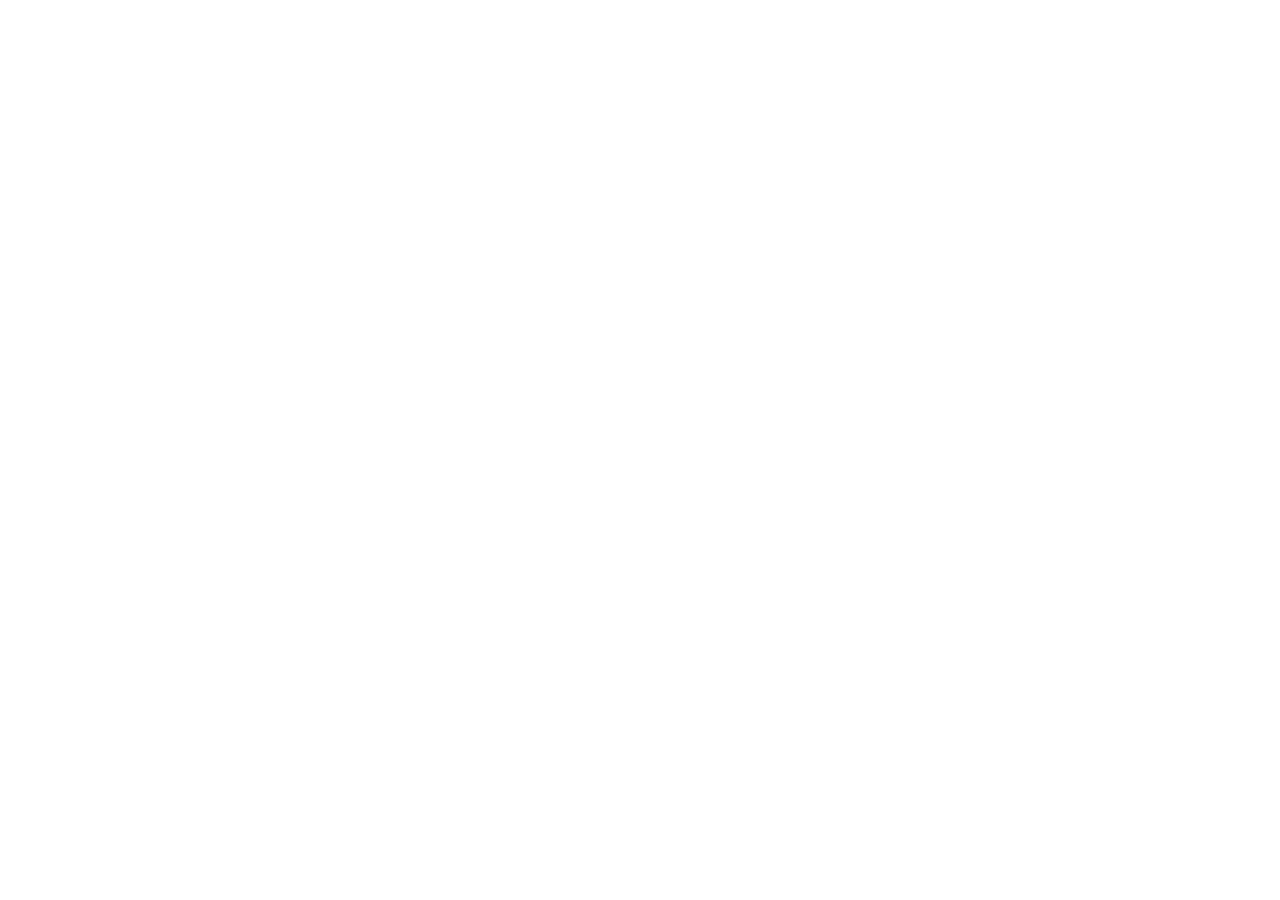
==== commit ec92a146: "Redirect macslink.xyz -> macslink.eu (path-preserving) GitHub Pages now serves a client-side redirec" ====
--- a/index.html
+++ b/index.html
@@ -1,217 +1,21 @@
 <!DOCTYPE html>
 <html lang="en">
 <head>
-<meta charset="UTF-8">
-<meta name="viewport" content="width=device-width, initial-scale=1.0">
-<title>MacsLink — Apps for deck officers, made at sea</title>
-<meta name="description" content="MacsLink builds practical apps for deck officers: Container Manager, DG manifest correlation, Ballast water log, onboard Inspect and Slop Chest. Made at sea.">
-<link rel="canonical" href="https://macslink.eu/">
-<meta property="og:title" content="MacsLink — Apps for deck officers">
-<meta property="og:description" content="Container Manager, DG, Ballast, Inspect and Slop Chest — practical shipboard apps, made at sea.">
-<meta property="og:image" content="https://macslink.eu/banner.png">
-<meta property="og:url" content="https://macslink.eu/">
-<link rel="icon" type="image/png" href="favicon.png">
-<link rel="apple-touch-icon" href="favicon_180.png">
-<link href="https://fonts.googleapis.com/css2?family=Syne:wght@400;600;700;800&family=DM+Mono:wght@300;400;500&family=DM+Sans:wght@300;400;500&display=swap" rel="stylesheet">
-<link rel="stylesheet" href="style.css">
+<meta charset="utf-8">
+<title>MacsLink has moved to macslink.eu</title>
+<meta name="robots" content="noindex">
+<script>
+  (function () {
+    var dest = "https://macslink.eu" + window.location.pathname + window.location.search + window.location.hash;
+    var c = document.getElementById("cano"); if (c) c.href = dest;
+    window.location.replace(dest);
+  })();
+</script>
+<link id="cano" rel="canonical" href="https://macslink.eu/">
+<meta http-equiv="refresh" content="0; url=https://macslink.eu/">
+<style>body{font-family:system-ui,-apple-system,Segoe UI,Roboto,sans-serif;background:#0a0e1a;color:#e6eef6;display:grid;place-items:center;height:100vh;margin:0}a{color:#00b4d8}</style>
 </head>
 <body>
-
-<!-- MASTHEAD orizontal (vapor + valuri animate · hub · MacsLink · 5 iconite) -->
-<header class="mast">
-  <svg class="ship" viewBox="0 0 170 104" role="img" aria-label="MacsLink">
-    <!-- containere -->
-    <rect x="58" y="40" width="20" height="13" rx="1.5" fill="#e8821e"/>
-    <rect x="80" y="40" width="20" height="13" rx="1.5" fill="#17a2a8"/>
-    <rect x="102" y="40" width="20" height="13" rx="1.5" fill="#2f7fd1"/>
-    <rect x="69" y="26" width="20" height="13" rx="1.5" fill="#2fa84f"/>
-    <rect x="91" y="26" width="20" height="13" rx="1.5" fill="#e8821e"/>
-    <!-- cos -->
-    <rect x="126" y="22" width="13" height="31" rx="2" fill="#13324a"/>
-    <rect x="128.5" y="27" width="8" height="5" rx="1" fill="#f5f9fc"/>
-    <!-- coca -->
-    <path d="M34 54 H150 L135 74 H49 Z" fill="#13324a"/>
-    <!-- valuri animate -->
-    <g>
-      <path class="wave" d="M-40 86 q9 -6 18 0 t18 0 t18 0 t18 0 t18 0 t18 0 t18 0 t18 0 t18 0 t18 0 t18 0 t18 0 t18 0 t18 0 t18 0 t18 0 t18 0 t18 0 t18 0"
-            fill="none" stroke="#17a2a8" stroke-width="3.2" stroke-linecap="round"/>
-      <path class="wave w2" d="M-40 95 q9 -6 18 0 t18 0 t18 0 t18 0 t18 0 t18 0 t18 0 t18 0 t18 0 t18 0 t18 0 t18 0 t18 0 t18 0 t18 0 t18 0 t18 0 t18 0 t18 0"
-            fill="none" stroke="#2f7fd1" stroke-width="3.2" stroke-linecap="round"/>
-    </g>
-  </svg>
-
-  <a class="hub" href="index.html" aria-label="MacsLink home"><img src="icons/icon_hub_512.png" alt="MacsLink"></a>
-
-  <div class="brand">
-    <div class="wm">Macs<b>Link</b></div>
-    <div class="tag">Apps for deck officers · made at sea</div>
-  </div>
-
-  <div class="spacer"></div>
-
-  <div class="apps" role="navigation" aria-label="Apps">
-    <a href="cm.html"><img src="icons/icon_cm_512.png" alt=""><span>Container<br>Manager</span></a>
-    <a href="dg.html"><img src="icons/icon_dg_512.png" alt=""><span>DG</span></a>
-    <a href="ballast.html"><img src="icons/icon_ballast_512.png" alt=""><span>Ballast</span></a>
-    <a href="inspect.html"><img src="icons/icon_inspect_512.png" alt=""><span>Inspect</span></a>
-    <a href="slop.html"><img src="icons/icon_slop_512.png" alt=""><span>Slop<br>Chest</span></a>
-  </div>
-</header>
-<div class="util">
-  <a href="#apps">Apps</a>
-  <a href="pricing.html">Pricing</a>
-  <a href="contact.html">Contact</a>
-  <a class="dl" href="https://github.com/macslink-dev/macslink.xyz/releases/latest/download/MACSLink_Suite.exe">⬇ Download</a>
-</div>
-
-<!-- HERO -->
-<div class="hero-suite" style="padding-top:64px">
-  <p class="lead" style="font-size:1.15rem">
-    Practical Windows and Android tools for the jobs that eat the watch — dangerous-goods manifests, ballast logs, the bay plan, inspections and the slop chest. <b>No cloud, no account — your data stays on board.</b>
-  </p>
-  <div class="hero-ctas">
-    <a href="#apps" class="btn-primary">See the apps</a>
-    <a href="https://github.com/macslink-dev/macslink.xyz/releases/latest/download/MACSLink_Suite.exe" class="btn-secondary">Download MacsLink Suite</a>
-  </div>
-</div>
-
-<div class="divider"></div>
-
-<!-- STATS -->
-<div class="stats">
-  <div class="stat">
-    <div class="stat-num">5</div>
-    <div class="stat-label">Shipboard Apps</div>
-  </div>
-  <div class="stat">
-    <div class="stat-num">0</div>
-    <div class="stat-label">Cloud · Offline</div>
-  </div>
-  <div class="stat">
-    <div class="stat-num">Win</div>
-    <div class="stat-label">+ Android</div>
-  </div>
-  <div class="stat">
-    <div class="stat-num">⚓</div>
-    <div class="stat-label">Made at Sea</div>
-  </div>
-</div>
-
-<!-- APPS -->
-<section id="apps">
-  <div class="section-tag">// The MacsLink apps</div>
-  <h2>Five tools for the<br>deck department</h2>
-  <p class="section-desc">Each one does a single job well and runs entirely on your machine. Pick what you need.</p>
-
-  <div class="appgrid">
-
-    <a class="app c-cm" href="cm.html">
-      <div class="app-head">
-        <img src="icons/icon_cm_512.png" alt="">
-        <div>
-          <div class="app-name">Container Manager</div>
-          <div class="app-plat">Android · Google Play</div>
-        </div>
-      </div>
-      <p>Work the discharge and load on your phone, bay by bay, from the BAPLIE plan — DG, reefers, cranes, restows and watch-handover reports. Retire the printed bay plan and the pen.</p>
-      <div class="app-foot"><span class="app-badge soon">Coming soon</span><span class="app-go">Details →</span></div>
-    </a>
-
-    <a class="app c-dg" href="dg.html">
-      <div class="app-head">
-        <img src="icons/icon_dg_512.png" alt="">
-        <div>
-          <div class="app-name">DG</div>
-          <div class="app-plat">Windows</div>
-        </div>
-      </div>
-      <p>Reconcile your dangerous-goods PDF manifest against the MACS3 cXML plan: gross weight, NEC, emergency phone and flash point written back, stowage and signature stamped on the PDF, every mismatch audited. CMA &amp; COSCO formats.</p>
-      <div class="app-foot"><span class="app-badge ok">Available</span><span class="app-go">Details →</span></div>
-    </a>
-
-    <a class="app c-ballast" href="ballast.html">
-      <div class="app-head">
-        <img src="icons/icon_ballast_512.png" alt="">
-        <div>
-          <div class="app-name">Ballast</div>
-          <div class="app-plat">Windows</div>
-        </div>
-      </div>
-      <p>A visual tank-per-tank ballast log. Drag water between the sea and your tanks on a plan of the vessel; levels, the Excel log and the port reports stay in step. Operations-by-day summary for the Record Book.</p>
-      <div class="app-foot"><span class="app-badge ok">Available</span><span class="app-go">Details →</span></div>
-    </a>
-
-    <a class="app c-inspect" href="inspect.html">
-      <div class="app-head">
-        <img src="icons/icon_inspect_512.png" alt="">
-        <div>
-          <div class="app-name">Inspect</div>
-          <div class="app-plat">Windows · Android</div>
-        </div>
-      </div>
-      <p>Rounds and inspections by category — mooring, cranes, holds, hatch covers, pilot ladders, gangway and more. Record findings, attach photos, export a clean report. Free.</p>
-      <div class="app-foot"><span class="app-badge soon">Coming soon</span><span class="app-go">Details →</span></div>
-    </a>
-
-    <a class="app c-slop" href="slop.html">
-      <div class="app-head">
-        <img src="icons/icon_slop_512.png" alt="">
-        <div>
-          <div class="app-name">Slop Chest</div>
-          <div class="app-plat">Windows · Android</div>
-        </div>
-      </div>
-      <p>Run the ship's store without the paperwork: stock, prices, crew purchases and balances, with a clean statement at the end of the month. Simple, offline, built for the bond book.</p>
-      <div class="app-foot"><span class="app-badge soon">Coming soon</span><span class="app-go">Details →</span></div>
-    </a>
-
-  </div>
-
-  <div class="note-oneapp">
-    <span class="ico">🔑</span>
-    <p><b>DG and Ballast ship in one Windows app</b> — MacsLink Suite. You download a single file; it opens on a module picker and one licence covers both. The separate pages above just describe each module.</p>
-  </div>
-</section>
-
-<div class="divider"></div>
-
-<!-- WHY -->
-<section>
-  <div class="section-tag">// Why MacsLink</div>
-  <h2>Built on watch,<br>not in an office</h2>
-  <p class="section-desc">Every app here started as a job that wasted time on board. They are shaped by how the work actually runs at sea.</p>
-  <div class="steps">
-    <div class="step">
-      <h3>Offline by design</h3>
-      <p>Everything runs on the ship's own PC or phone. No connection needed, and no manifest, ballast or inspection data ever leaves the vessel.</p>
-    </div>
-    <div class="step">
-      <h3>One job, done well</h3>
-      <p>No bloated all-in-one. Each app is small, fast and focused on a single part of the deck officer's day.</p>
-    </div>
-    <div class="step">
-      <h3>Your formats</h3>
-      <p>MACS3 cXML, your Tank-per-tank log, the port's own report forms — MacsLink fits into the files you already use, not the other way around.</p>
-    </div>
-    <div class="step">
-      <h3>Fair pricing</h3>
-      <p>Free where it can be, a low one-month licence where it can't. No subscriptions you forget to cancel, no per-seat traps.</p>
-    </div>
-  </div>
-</section>
-
-<!-- FOOTER -->
-<footer>
-  <div class="footer-logo">Macs<span>Link</span></div>
-  <p>© 2026 MacsLink — apps for deck officers &nbsp;·&nbsp; made at sea &nbsp;·&nbsp; all rights reserved</p>
-  <p>
-    <a href="pricing.html" style="color: var(--muted); text-decoration: none;">Pricing</a> &nbsp;·&nbsp;
-    <a href="terms.html" style="color: var(--muted); text-decoration: none;">Terms</a> &nbsp;·&nbsp;
-    <a href="macslink-cm-privacy.html" style="color: var(--muted); text-decoration: none;">Privacy (CM)</a> &nbsp;·&nbsp;
-    <a href="contact.html" style="color: var(--muted); text-decoration: none;">Contact</a>
-  </p>
-</footer>
-
-<script src="js/masthead.js" defer></script>
+<p>MacsLink has moved to <a href="https://macslink.eu/">macslink.eu</a> — redirecting…</p>
 </body>
 </html>
